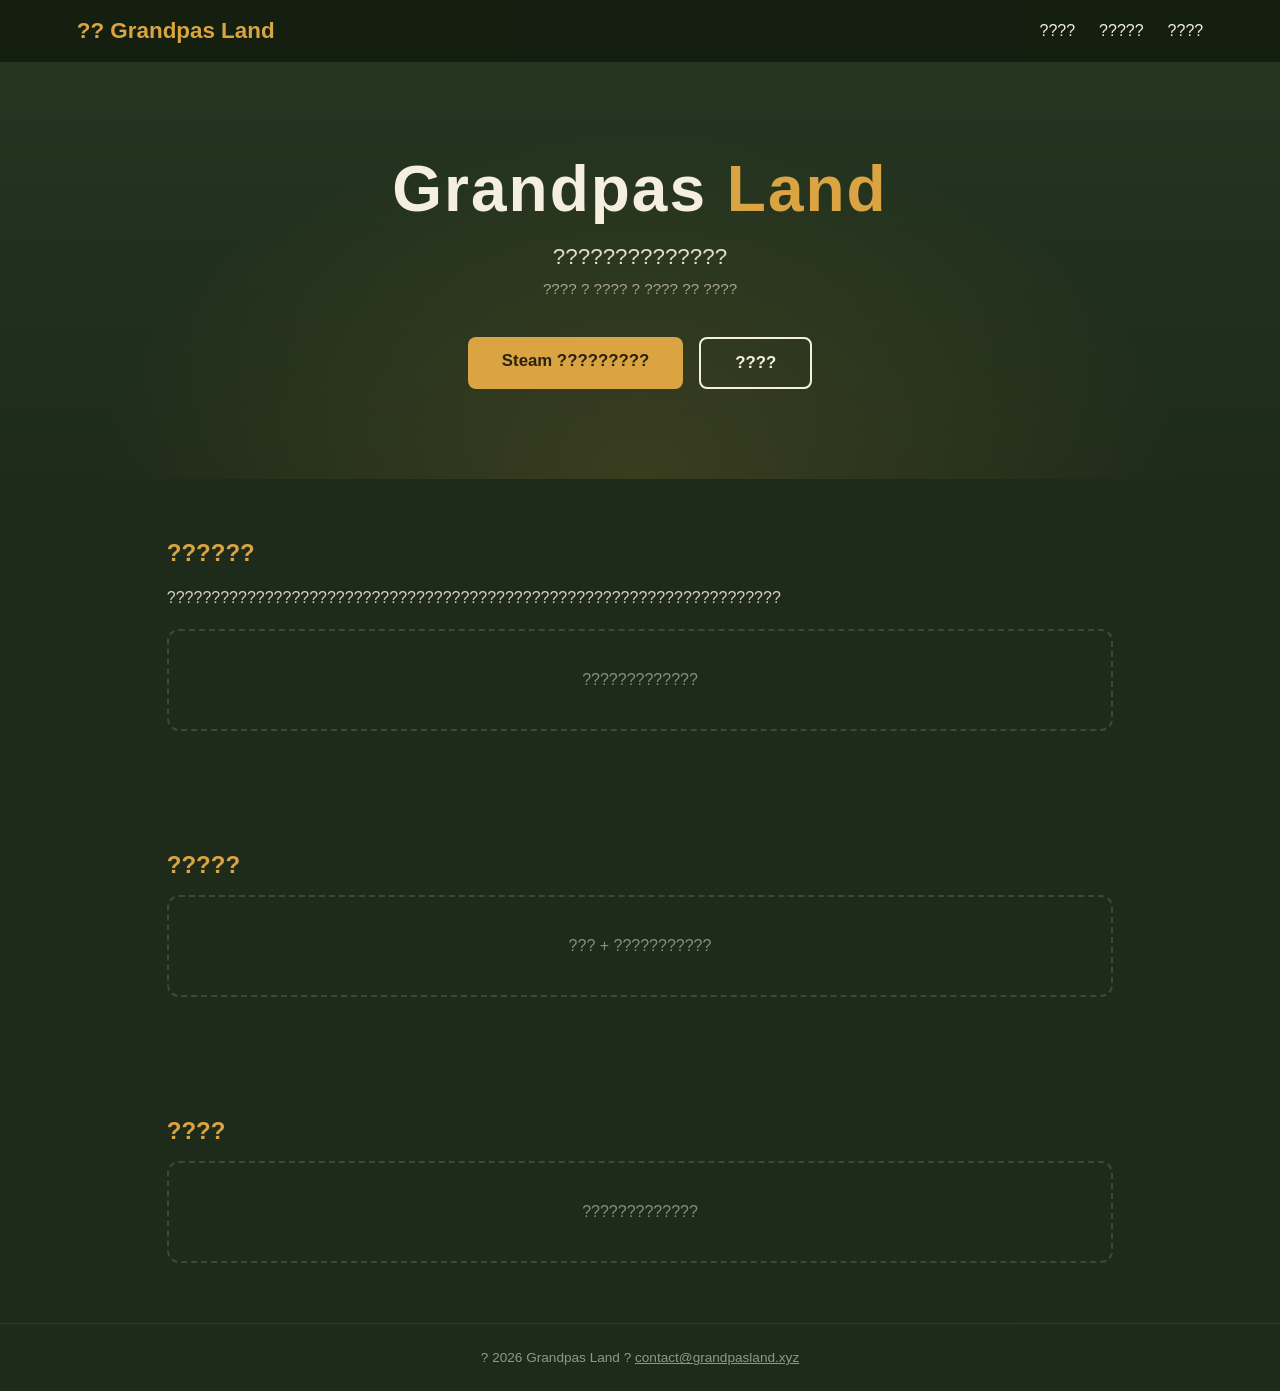
==== index.html @ c750c874 "Add website homepage" ====
<!DOCTYPE html>
<html lang="zh-CN">
<head>
  <meta charset="UTF-8">
  <meta name="viewport" content="width=device-width, initial-scale=1.0">
  <title>Grandpas Land ???? ? ????</title>
  <meta name="description" content="?????????????????? ? ???? ? ?????">
  <style>
    :root { --dark:#1e2b1a; --gold:#d9a441; --cream:#f5efe0; }
    * { margin:0; padding:0; box-sizing:border-box; }
    body { font-family:"Microsoft YaHei","PingFang SC",sans-serif; background:var(--dark);
           color:var(--cream); min-height:100vh; display:flex; flex-direction:column; }
    nav { display:flex; justify-content:space-between; align-items:center; padding:18px 6vw;
          background:rgba(20,30,16,.9); position:sticky; top:0; }
    .logo { font-size:1.4rem; font-weight:bold; color:var(--gold); }
    nav a { color:var(--cream); text-decoration:none; margin-left:24px; }
    nav a:hover { color:var(--gold); }
    header { flex:1; display:flex; flex-direction:column; justify-content:center; align-items:center;
             text-align:center; padding:10vh 6vw;
             background:radial-gradient(ellipse at bottom,rgba(217,164,65,.15),transparent 60%),
                        linear-gradient(180deg,#243520,#1e2b1a); }
    h1 { font-size:clamp(2.2rem,6vw,4rem); letter-spacing:2px; }
    h1 span { color:var(--gold); }
    .tagline { margin-top:18px; font-size:clamp(1rem,2.5vw,1.4rem); opacity:.9; }
    .sub { margin-top:10px; font-size:.95rem; opacity:.6; }
    .cta { margin-top:40px; display:flex; gap:16px; flex-wrap:wrap; justify-content:center; }
    .btn { padding:14px 34px; border-radius:8px; font-size:1.05rem; text-decoration:none;
           font-weight:bold; transition:transform .15s; }
    .btn:hover { transform:translateY(-2px); }
    .gold { background:var(--gold); color:#2a2110; }
    .ghost { border:2px solid var(--cream); color:var(--cream); }
    section { padding:60px 6vw; max-width:1100px; margin:0 auto; width:100%; }
    section h2 { color:var(--gold); margin-bottom:16px; font-size:1.5rem; }
    section p { line-height:1.9; opacity:.85; }
    .ph { border:2px dashed rgba(245,239,224,.3); border-radius:12px; padding:40px;
          text-align:center; opacity:.5; margin-top:16px; }
    footer { text-align:center; padding:26px; font-size:.85rem; opacity:.55;
             border-top:1px solid rgba(245,239,224,.15); }
    footer a { color:var(--cream); }
  </style>
</head>
<body>
  <nav>
    <div class="logo">?? Grandpas Land</div>
    <div><a href="#about">????</a><a href="#media">?????</a><a href="#devlog">????</a></div>
  </nav>
  <header>
    <h1>Grandpas <span>Land</span></h1>
    <div class="tagline">??????????????</div>
    <div class="sub">???? ? ???? ? ???? ?? ????</div>
    <div class="cta">
      <a class="btn gold" href="#">Steam ?????????</a>
      <a class="btn ghost" href="#about">????</a>
    </div>
  </header>
  <section id="about">
    <h2>??????</h2>
    <p>?????????????????????????????????????????????????????????????????????</p>
    <div class="ph">?????????????</div>
  </section>
  <section id="media">
    <h2>?????</h2>
    <div class="ph">??? + ???????????</div>
  </section>
  <section id="devlog">
    <h2>????</h2>
    <div class="ph">?????????????</div>
  </section>
  <footer>? 2026 Grandpas Land ? <a href="mailto:contact@grandpasland.xyz">contact@grandpasland.xyz</a></footer>
</body>
</html>
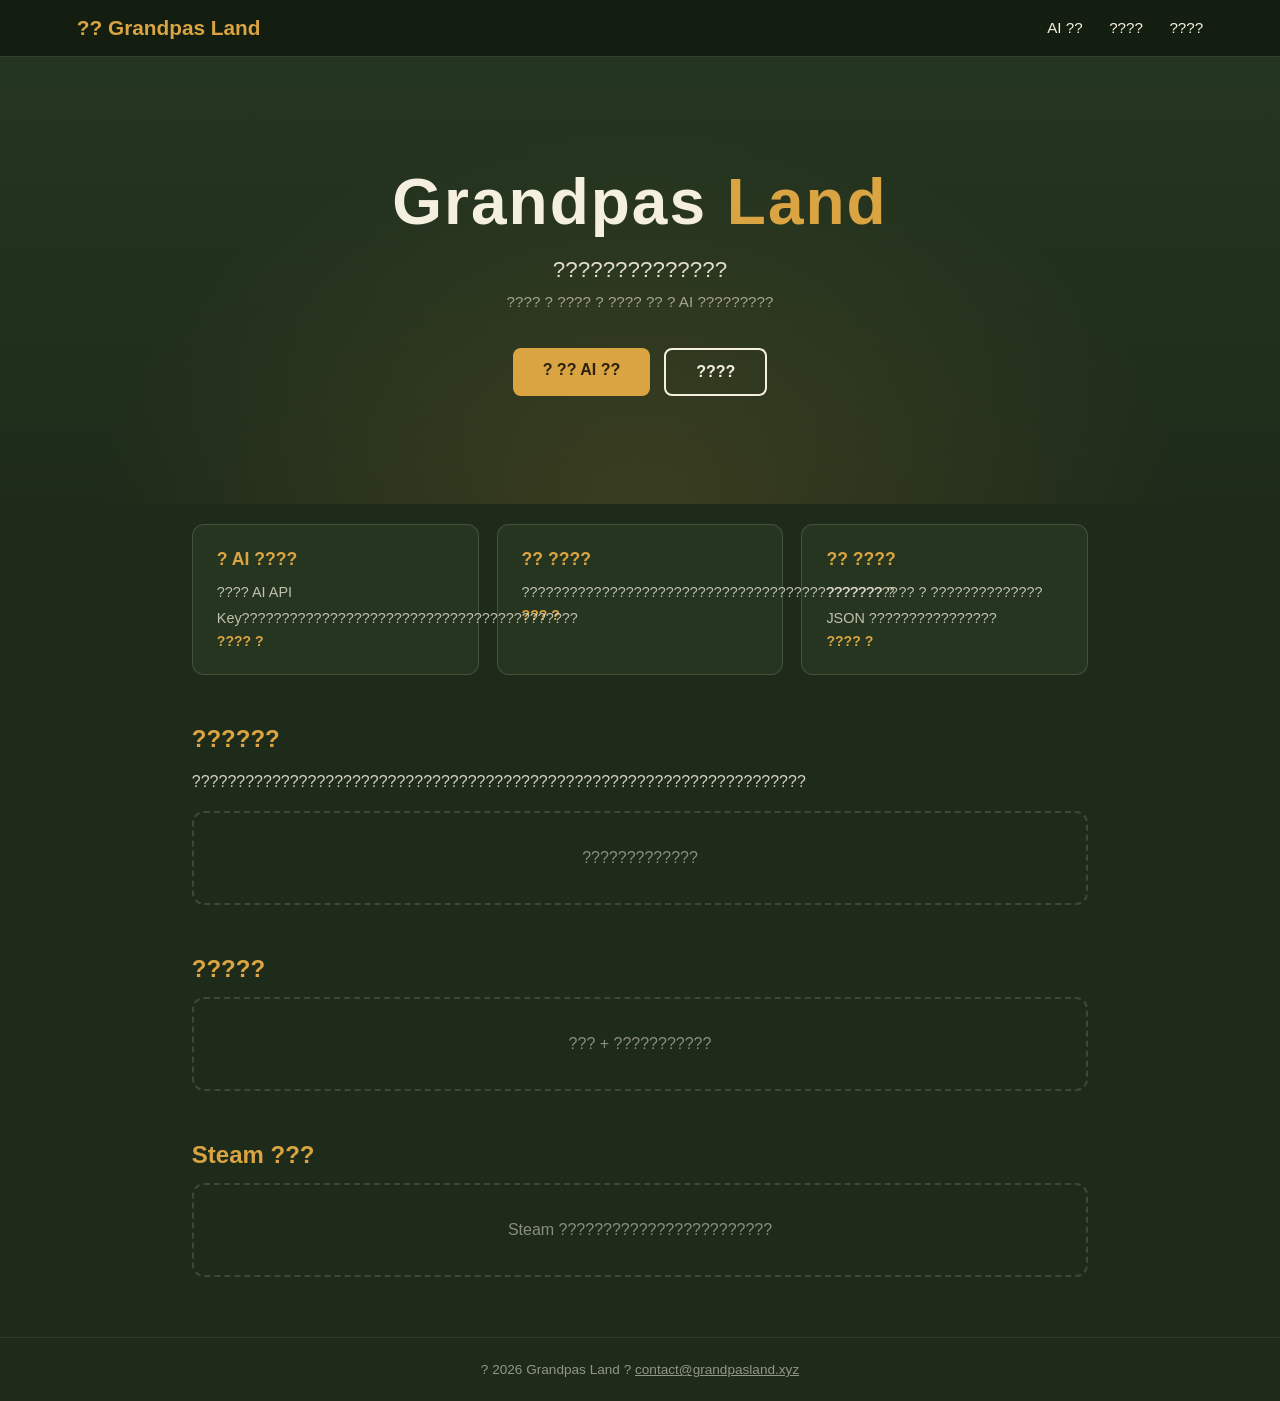
==== commit 3d97de46: "Revamp homepage with workshop links" ====
--- a/index.html
+++ b/index.html
@@ -1,71 +1,96 @@
 <!DOCTYPE html>
 <html lang="zh-CN">
 <head>
-  <meta charset="UTF-8">
-  <meta name="viewport" content="width=device-width, initial-scale=1.0">
-  <title>Grandpas Land ???? ? ????</title>
-  <meta name="description" content="?????????????????? ? ???? ? ?????">
-  <style>
-    :root { --dark:#1e2b1a; --gold:#d9a441; --cream:#f5efe0; }
-    * { margin:0; padding:0; box-sizing:border-box; }
-    body { font-family:"Microsoft YaHei","PingFang SC",sans-serif; background:var(--dark);
-           color:var(--cream); min-height:100vh; display:flex; flex-direction:column; }
-    nav { display:flex; justify-content:space-between; align-items:center; padding:18px 6vw;
-          background:rgba(20,30,16,.9); position:sticky; top:0; }
-    .logo { font-size:1.4rem; font-weight:bold; color:var(--gold); }
-    nav a { color:var(--cream); text-decoration:none; margin-left:24px; }
-    nav a:hover { color:var(--gold); }
-    header { flex:1; display:flex; flex-direction:column; justify-content:center; align-items:center;
-             text-align:center; padding:10vh 6vw;
-             background:radial-gradient(ellipse at bottom,rgba(217,164,65,.15),transparent 60%),
-                        linear-gradient(180deg,#243520,#1e2b1a); }
-    h1 { font-size:clamp(2.2rem,6vw,4rem); letter-spacing:2px; }
-    h1 span { color:var(--gold); }
-    .tagline { margin-top:18px; font-size:clamp(1rem,2.5vw,1.4rem); opacity:.9; }
-    .sub { margin-top:10px; font-size:.95rem; opacity:.6; }
-    .cta { margin-top:40px; display:flex; gap:16px; flex-wrap:wrap; justify-content:center; }
-    .btn { padding:14px 34px; border-radius:8px; font-size:1.05rem; text-decoration:none;
-           font-weight:bold; transition:transform .15s; }
-    .btn:hover { transform:translateY(-2px); }
-    .gold { background:var(--gold); color:#2a2110; }
-    .ghost { border:2px solid var(--cream); color:var(--cream); }
-    section { padding:60px 6vw; max-width:1100px; margin:0 auto; width:100%; }
-    section h2 { color:var(--gold); margin-bottom:16px; font-size:1.5rem; }
-    section p { line-height:1.9; opacity:.85; }
-    .ph { border:2px dashed rgba(245,239,224,.3); border-radius:12px; padding:40px;
-          text-align:center; opacity:.5; margin-top:16px; }
-    footer { text-align:center; padding:26px; font-size:.85rem; opacity:.55;
-             border-top:1px solid rgba(245,239,224,.15); }
-    footer a { color:var(--cream); }
-  </style>
+<meta charset="UTF-8">
+<meta name="viewport" content="width=device-width, initial-scale=1.0">
+<title>Grandpas Land ???? ? ????</title>
+<meta name="description" content="?????????????????? ? ???? ? ?????? AI ???????????">
+<style>
+:root { --dark:#1e2b1a; --panel:#26351f; --gold:#d9a441; --cream:#f5efe0; --line:rgba(245,239,224,.15); }
+* { margin:0; padding:0; box-sizing:border-box; }
+body { font-family:"Microsoft YaHei","PingFang SC",sans-serif; background:var(--dark); color:var(--cream); min-height:100vh; }
+nav { display:flex; justify-content:space-between; align-items:center; padding:16px 6vw; background:rgba(20,30,16,.95); position:sticky; top:0; border-bottom:1px solid var(--line); }
+.logo { font-size:1.3rem; font-weight:bold; color:var(--gold); }
+nav a { color:var(--cream); text-decoration:none; margin-left:22px; font-size:.95rem; }
+nav a:hover { color:var(--gold); }
+header { display:flex; flex-direction:column; justify-content:center; align-items:center; text-align:center; padding:12vh 6vw;
+  background:radial-gradient(ellipse at bottom,rgba(217,164,65,.15),transparent 60%),linear-gradient(180deg,#243520,#1e2b1a); }
+h1 { font-size:clamp(2.2rem,6vw,4rem); letter-spacing:2px; }
+h1 span { color:var(--gold); }
+.tagline { margin-top:18px; font-size:clamp(1rem,2.5vw,1.4rem); opacity:.9; }
+.sub { margin-top:10px; font-size:.95rem; opacity:.6; }
+.cta { margin-top:38px; display:flex; gap:14px; flex-wrap:wrap; justify-content:center; }
+.btn { padding:13px 30px; border-radius:8px; font-size:1rem; text-decoration:none; font-weight:bold; transition:transform .15s; }
+.btn:hover { transform:translateY(-2px); }
+.gold { background:var(--gold); color:#2a2110; }
+.ghost { border:2px solid var(--cream); color:var(--cream); }
+main { max-width:1050px; margin:0 auto; padding:20px 6vw 60px; }
+.grid { display:grid; grid-template-columns:repeat(auto-fit,minmax(260px,1fr)); gap:18px; }
+.feat { background:var(--panel); border:1px solid var(--line); border-radius:12px; padding:24px; }
+.feat h3 { color:var(--gold); margin-bottom:10px; font-size:1.1rem; }
+.feat p { font-size:.9rem; opacity:.75; line-height:1.8; }
+.feat a { color:var(--gold); text-decoration:none; font-size:.88rem; font-weight:bold; }
+section { margin-top:50px; }
+section h2 { color:var(--gold); margin-bottom:14px; font-size:1.5rem; }
+section p { line-height:1.9; opacity:.85; }
+.ph { border:2px dashed rgba(245,239,224,.3); border-radius:12px; padding:36px; text-align:center; opacity:.5; margin-top:14px; }
+footer { text-align:center; padding:24px; font-size:.85rem; opacity:.55; border-top:1px solid var(--line); }
+footer a { color:var(--cream); }
+</style>
 </head>
 <body>
-  <nav>
-    <div class="logo">?? Grandpas Land</div>
-    <div><a href="#about">????</a><a href="#media">?????</a><a href="#devlog">????</a></div>
-  </nav>
-  <header>
-    <h1>Grandpas <span>Land</span></h1>
-    <div class="tagline">??????????????</div>
-    <div class="sub">???? ? ???? ? ???? ?? ????</div>
-    <div class="cta">
-      <a class="btn gold" href="#">Steam ?????????</a>
-      <a class="btn ghost" href="#about">????</a>
+<nav>
+  <div class="logo">?? Grandpas Land</div>
+  <div>
+    <a href="workshop.html">AI ??</a>
+    <a href="gallery.html">????</a>
+    <a href="docs.html">????</a>
+  </div>
+</nav>
+<header>
+  <h1>Grandpas <span>Land</span></h1>
+  <div class="tagline">??????????????</div>
+  <div class="sub">???? ? ???? ? ???? ?? ? AI ?????????</div>
+  <div class="cta">
+    <a class="btn gold" href="workshop.html">? ?? AI ??</a>
+    <a class="btn ghost" href="#about">????</a>
+  </div>
+</header>
+<main>
+  <div class="grid">
+    <div class="feat">
+      <h3>? AI ????</h3>
+      <p>???? AI API Key??????????????????????????????????????????</p>
+      <a href="workshop.html">???? ?</a>
     </div>
-  </header>
+    <div class="feat">
+      <h3>?? ????</h3>
+      <p>???????????????????????????????????????????????</p>
+      <a href="gallery.html">??? ?</a>
+    </div>
+    <div class="feat">
+      <h3>?? ????</h3>
+      <p>??????? ? ?? ? ?????????????? JSON ????????????????</p>
+      <a href="docs.html">???? ?</a>
+    </div>
+  </div>
+
   <section id="about">
     <h2>??????</h2>
     <p>?????????????????????????????????????????????????????????????????????</p>
     <div class="ph">?????????????</div>
   </section>
+
   <section id="media">
     <h2>?????</h2>
     <div class="ph">??? + ???????????</div>
   </section>
-  <section id="devlog">
-    <h2>????</h2>
-    <div class="ph">?????????????</div>
+
+  <section id="steam">
+    <h2>Steam ???</h2>
+    <div class="ph">Steam ????????????????????????</div>
   </section>
-  <footer>? 2026 Grandpas Land ? <a href="mailto:contact@grandpasland.xyz">contact@grandpasland.xyz</a></footer>
+</main>
+<footer>? 2026 Grandpas Land ? <a href="mailto:contact@grandpasland.xyz">contact@grandpasland.xyz</a></footer>
 </body>
 </html>
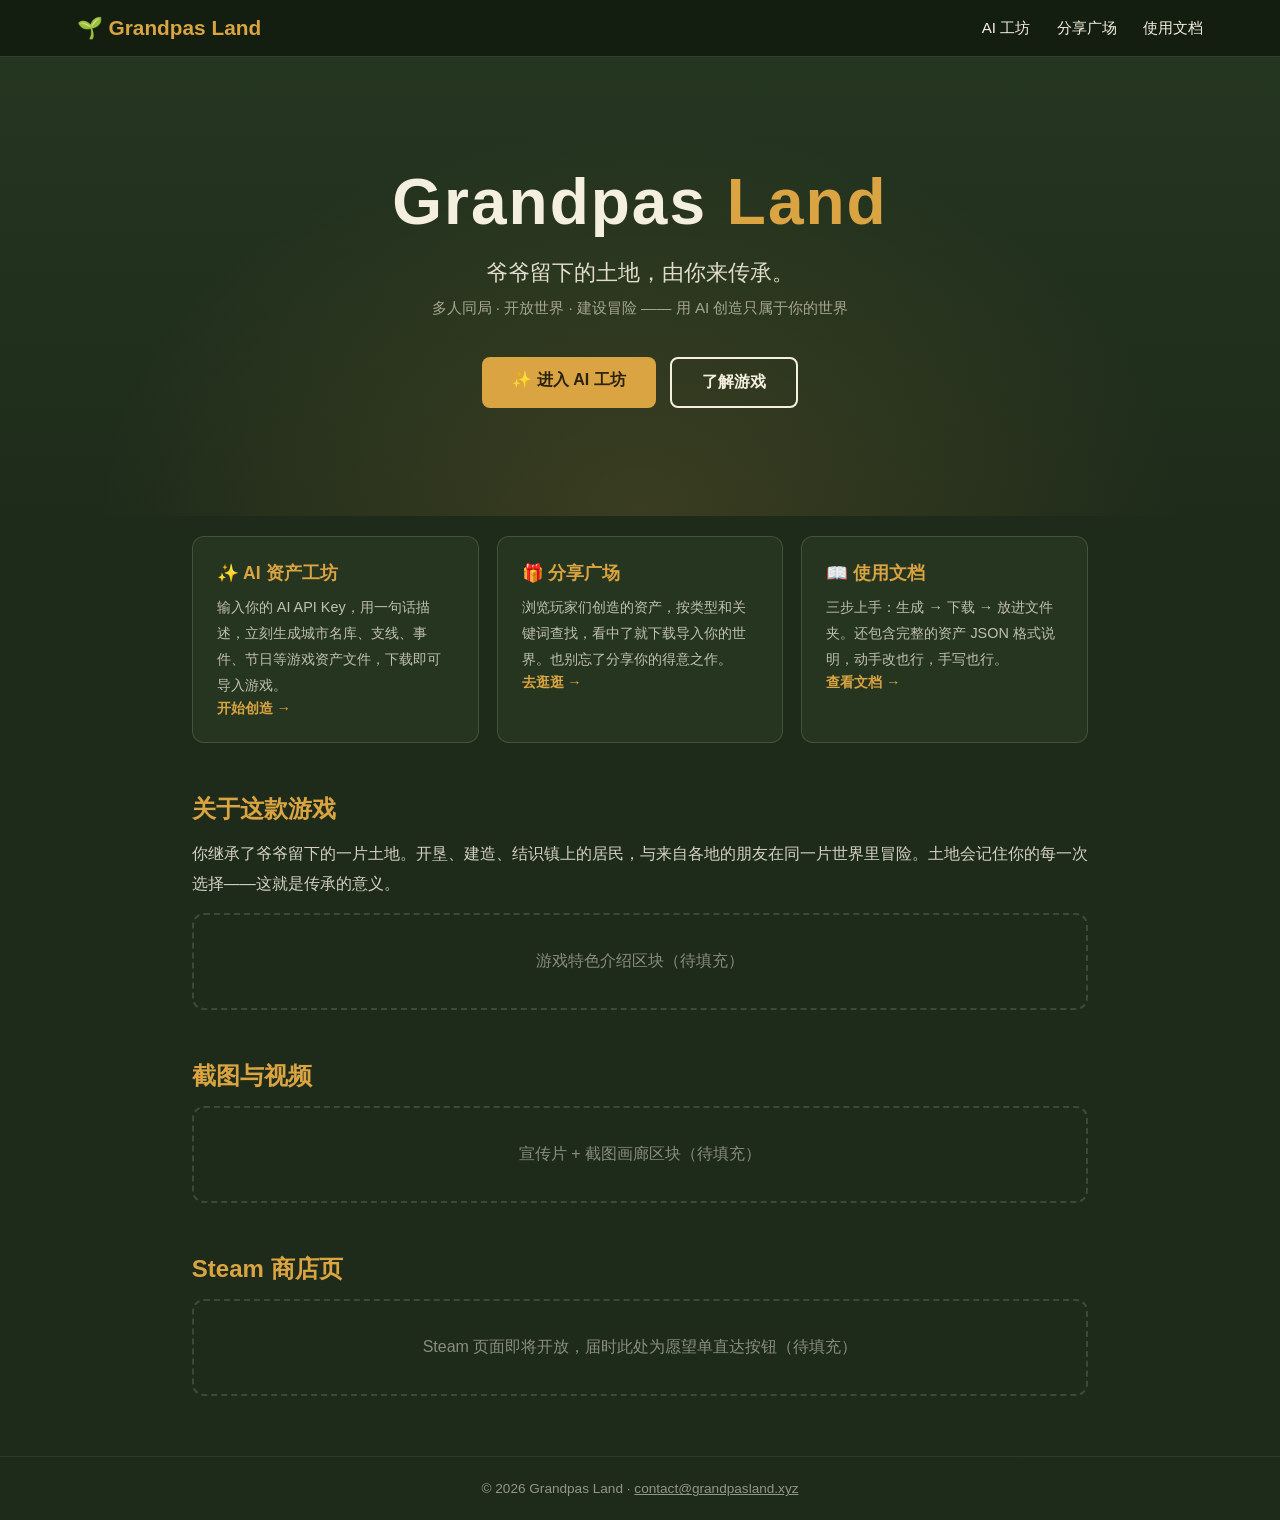
==== commit 1aa8a272: "Fix Chinese encoding" ====
--- a/index.html
+++ b/index.html
@@ -1,10 +1,10 @@
-<!DOCTYPE html>
+﻿<!DOCTYPE html>
 <html lang="zh-CN">
 <head>
 <meta charset="UTF-8">
 <meta name="viewport" content="width=device-width, initial-scale=1.0">
-<title>Grandpas Land ???? ? ????</title>
-<meta name="description" content="?????????????????? ? ???? ? ?????? AI ???????????">
+<title>Grandpas Land 爷爷的地 — 官方网站</title>
+<meta name="description" content="爷爷留下的土地，由你来传承。多人同局 · 开放世界 · 建设冒险。用 AI 生成你的专属世界资产。">
 <style>
 :root { --dark:#1e2b1a; --panel:#26351f; --gold:#d9a441; --cream:#f5efe0; --line:rgba(245,239,224,.15); }
 * { margin:0; padding:0; box-sizing:border-box; }
@@ -40,57 +40,57 @@
 </head>
 <body>
 <nav>
-  <div class="logo">?? Grandpas Land</div>
+  <div class="logo">🌱 Grandpas Land</div>
   <div>
-    <a href="workshop.html">AI ??</a>
-    <a href="gallery.html">????</a>
-    <a href="docs.html">????</a>
+    <a href="workshop.html">AI 工坊</a>
+    <a href="gallery.html">分享广场</a>
+    <a href="docs.html">使用文档</a>
   </div>
 </nav>
 <header>
   <h1>Grandpas <span>Land</span></h1>
-  <div class="tagline">??????????????</div>
-  <div class="sub">???? ? ???? ? ???? ?? ? AI ?????????</div>
+  <div class="tagline">爷爷留下的土地，由你来传承。</div>
+  <div class="sub">多人同局 · 开放世界 · 建设冒险 —— 用 AI 创造只属于你的世界</div>
   <div class="cta">
-    <a class="btn gold" href="workshop.html">? ?? AI ??</a>
-    <a class="btn ghost" href="#about">????</a>
+    <a class="btn gold" href="workshop.html">✨ 进入 AI 工坊</a>
+    <a class="btn ghost" href="#about">了解游戏</a>
   </div>
 </header>
 <main>
   <div class="grid">
     <div class="feat">
-      <h3>? AI ????</h3>
-      <p>???? AI API Key??????????????????????????????????????????</p>
-      <a href="workshop.html">???? ?</a>
+      <h3>✨ AI 资产工坊</h3>
+      <p>输入你的 AI API Key，用一句话描述，立刻生成城市名库、支线、事件、节日等游戏资产文件，下载即可导入游戏。</p>
+      <a href="workshop.html">开始创造 →</a>
     </div>
     <div class="feat">
-      <h3>?? ????</h3>
-      <p>???????????????????????????????????????????????</p>
-      <a href="gallery.html">??? ?</a>
+      <h3>🎁 分享广场</h3>
+      <p>浏览玩家们创造的资产，按类型和关键词查找，看中了就下载导入你的世界。也别忘了分享你的得意之作。</p>
+      <a href="gallery.html">去逛逛 →</a>
     </div>
     <div class="feat">
-      <h3>?? ????</h3>
-      <p>??????? ? ?? ? ?????????????? JSON ????????????????</p>
-      <a href="docs.html">???? ?</a>
+      <h3>📖 使用文档</h3>
+      <p>三步上手：生成 → 下载 → 放进文件夹。还包含完整的资产 JSON 格式说明，动手改也行，手写也行。</p>
+      <a href="docs.html">查看文档 →</a>
     </div>
   </div>
 
   <section id="about">
-    <h2>??????</h2>
-    <p>?????????????????????????????????????????????????????????????????????</p>
-    <div class="ph">?????????????</div>
+    <h2>关于这款游戏</h2>
+    <p>你继承了爷爷留下的一片土地。开垦、建造、结识镇上的居民，与来自各地的朋友在同一片世界里冒险。土地会记住你的每一次选择——这就是传承的意义。</p>
+    <div class="ph">游戏特色介绍区块（待填充）</div>
   </section>
 
   <section id="media">
-    <h2>?????</h2>
-    <div class="ph">??? + ???????????</div>
+    <h2>截图与视频</h2>
+    <div class="ph">宣传片 + 截图画廊区块（待填充）</div>
   </section>
 
   <section id="steam">
-    <h2>Steam ???</h2>
-    <div class="ph">Steam ????????????????????????</div>
+    <h2>Steam 商店页</h2>
+    <div class="ph">Steam 页面即将开放，届时此处为愿望单直达按钮（待填充）</div>
   </section>
 </main>
-<footer>? 2026 Grandpas Land ? <a href="mailto:contact@grandpasland.xyz">contact@grandpasland.xyz</a></footer>
+<footer>© 2026 Grandpas Land · <a href="mailto:contact@grandpasland.xyz">contact@grandpasland.xyz</a></footer>
 </body>
 </html>
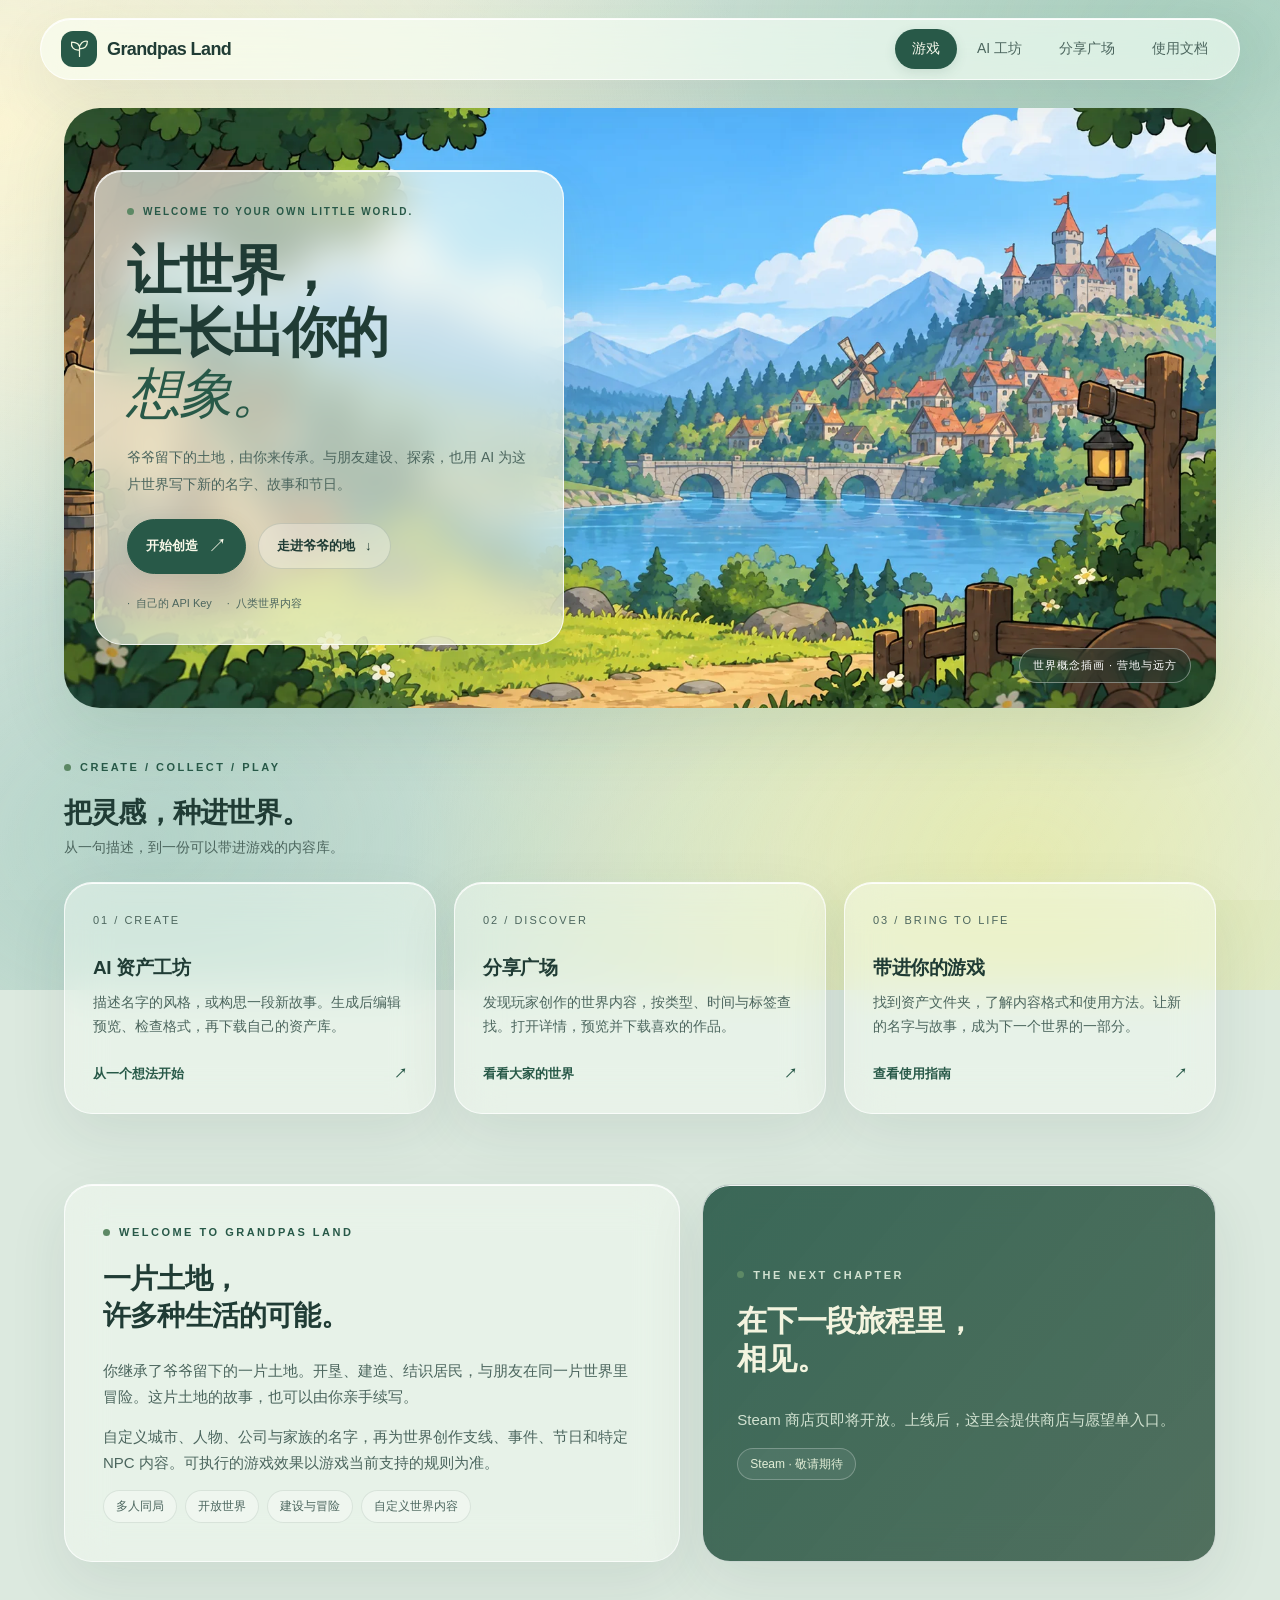
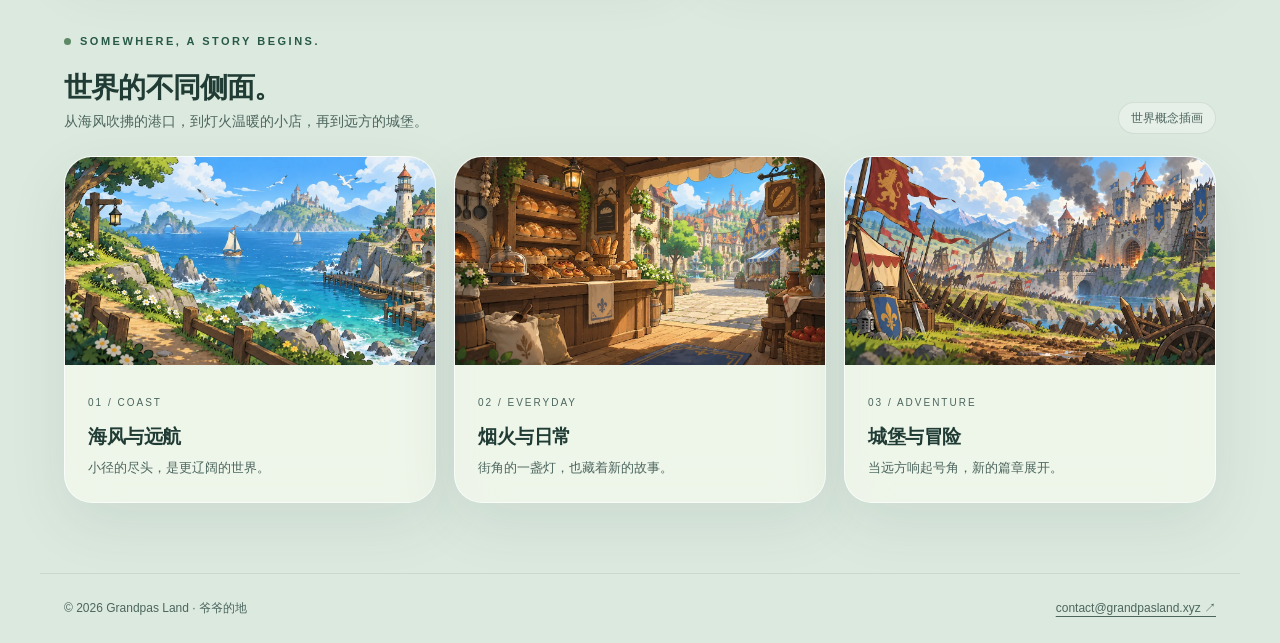
==== commit 62939c06: "Redesign site with liquid glass, add world artwork, and fix AI asset workflows" ====
--- a/index.html
+++ b/index.html
@@ -1,96 +1,13 @@
-﻿<!DOCTYPE html>
+<!DOCTYPE html>
 <html lang="zh-CN">
-<head>
-<meta charset="UTF-8">
-<meta name="viewport" content="width=device-width, initial-scale=1.0">
-<title>Grandpas Land 爷爷的地 — 官方网站</title>
-<meta name="description" content="爷爷留下的土地，由你来传承。多人同局 · 开放世界 · 建设冒险。用 AI 生成你的专属世界资产。">
-<style>
-:root { --dark:#1e2b1a; --panel:#26351f; --gold:#d9a441; --cream:#f5efe0; --line:rgba(245,239,224,.15); }
-* { margin:0; padding:0; box-sizing:border-box; }
-body { font-family:"Microsoft YaHei","PingFang SC",sans-serif; background:var(--dark); color:var(--cream); min-height:100vh; }
-nav { display:flex; justify-content:space-between; align-items:center; padding:16px 6vw; background:rgba(20,30,16,.95); position:sticky; top:0; border-bottom:1px solid var(--line); }
-.logo { font-size:1.3rem; font-weight:bold; color:var(--gold); }
-nav a { color:var(--cream); text-decoration:none; margin-left:22px; font-size:.95rem; }
-nav a:hover { color:var(--gold); }
-header { display:flex; flex-direction:column; justify-content:center; align-items:center; text-align:center; padding:12vh 6vw;
-  background:radial-gradient(ellipse at bottom,rgba(217,164,65,.15),transparent 60%),linear-gradient(180deg,#243520,#1e2b1a); }
-h1 { font-size:clamp(2.2rem,6vw,4rem); letter-spacing:2px; }
-h1 span { color:var(--gold); }
-.tagline { margin-top:18px; font-size:clamp(1rem,2.5vw,1.4rem); opacity:.9; }
-.sub { margin-top:10px; font-size:.95rem; opacity:.6; }
-.cta { margin-top:38px; display:flex; gap:14px; flex-wrap:wrap; justify-content:center; }
-.btn { padding:13px 30px; border-radius:8px; font-size:1rem; text-decoration:none; font-weight:bold; transition:transform .15s; }
-.btn:hover { transform:translateY(-2px); }
-.gold { background:var(--gold); color:#2a2110; }
-.ghost { border:2px solid var(--cream); color:var(--cream); }
-main { max-width:1050px; margin:0 auto; padding:20px 6vw 60px; }
-.grid { display:grid; grid-template-columns:repeat(auto-fit,minmax(260px,1fr)); gap:18px; }
-.feat { background:var(--panel); border:1px solid var(--line); border-radius:12px; padding:24px; }
-.feat h3 { color:var(--gold); margin-bottom:10px; font-size:1.1rem; }
-.feat p { font-size:.9rem; opacity:.75; line-height:1.8; }
-.feat a { color:var(--gold); text-decoration:none; font-size:.88rem; font-weight:bold; }
-section { margin-top:50px; }
-section h2 { color:var(--gold); margin-bottom:14px; font-size:1.5rem; }
-section p { line-height:1.9; opacity:.85; }
-.ph { border:2px dashed rgba(245,239,224,.3); border-radius:12px; padding:36px; text-align:center; opacity:.5; margin-top:14px; }
-footer { text-align:center; padding:24px; font-size:.85rem; opacity:.55; border-top:1px solid var(--line); }
-footer a { color:var(--cream); }
-</style>
-</head>
+<head><meta charset="UTF-8"><meta name="viewport" content="width=device-width, initial-scale=1"><meta name="description" content="爷爷留下的土地，由你来传承。在 Grandpas Land 的 AI 工坊创造名字、支线、事件与节日，分享你的世界内容。"><meta name="theme-color" content="#dce9df"><title>Grandpas Land 爷爷的地 — 官方网站</title><link rel="icon" href="favicon.svg" type="image/svg+xml"><link rel="stylesheet" href="styles.css"></head>
 <body>
-<nav>
-  <div class="logo">🌱 Grandpas Land</div>
-  <div>
-    <a href="workshop.html">AI 工坊</a>
-    <a href="gallery.html">分享广场</a>
-    <a href="docs.html">使用文档</a>
-  </div>
-</nav>
-<header>
-  <h1>Grandpas <span>Land</span></h1>
-  <div class="tagline">爷爷留下的土地，由你来传承。</div>
-  <div class="sub">多人同局 · 开放世界 · 建设冒险 —— 用 AI 创造只属于你的世界</div>
-  <div class="cta">
-    <a class="btn gold" href="workshop.html">✨ 进入 AI 工坊</a>
-    <a class="btn ghost" href="#about">了解游戏</a>
-  </div>
-</header>
-<main>
-  <div class="grid">
-    <div class="feat">
-      <h3>✨ AI 资产工坊</h3>
-      <p>输入你的 AI API Key，用一句话描述，立刻生成城市名库、支线、事件、节日等游戏资产文件，下载即可导入游戏。</p>
-      <a href="workshop.html">开始创造 →</a>
-    </div>
-    <div class="feat">
-      <h3>🎁 分享广场</h3>
-      <p>浏览玩家们创造的资产，按类型和关键词查找，看中了就下载导入你的世界。也别忘了分享你的得意之作。</p>
-      <a href="gallery.html">去逛逛 →</a>
-    </div>
-    <div class="feat">
-      <h3>📖 使用文档</h3>
-      <p>三步上手：生成 → 下载 → 放进文件夹。还包含完整的资产 JSON 格式说明，动手改也行，手写也行。</p>
-      <a href="docs.html">查看文档 →</a>
-    </div>
-  </div>
-
-  <section id="about">
-    <h2>关于这款游戏</h2>
-    <p>你继承了爷爷留下的一片土地。开垦、建造、结识镇上的居民，与来自各地的朋友在同一片世界里冒险。土地会记住你的每一次选择——这就是传承的意义。</p>
-    <div class="ph">游戏特色介绍区块（待填充）</div>
-  </section>
-
-  <section id="media">
-    <h2>截图与视频</h2>
-    <div class="ph">宣传片 + 截图画廊区块（待填充）</div>
-  </section>
-
-  <section id="steam">
-    <h2>Steam 商店页</h2>
-    <div class="ph">Steam 页面即将开放，届时此处为愿望单直达按钮（待填充）</div>
-  </section>
-</main>
-<footer>© 2026 Grandpas Land · <a href="mailto:contact@grandpasland.xyz">contact@grandpasland.xyz</a></footer>
-</body>
-</html>
+<a class="skip" href="#main">跳到主要内容</a>
+<nav class="site-nav" aria-label="主导航"><a class="brand" href="index.html"><span class="brand-mark" aria-hidden="true"><svg viewBox="0 0 32 32" fill="none" stroke="currentColor" stroke-width="1.7" stroke-linecap="round" stroke-linejoin="round"><path d="M16 27V16M16 18C7 19 4 13 5 7c7 0 12 3 11 11ZM16 16C16 9 21 5 27 6c0 7-4 11-11 10Z"/></svg></span>Grandpas Land</a><div class="nav-links"><a href="index.html" aria-current="page">游戏</a><a href="workshop.html">AI 工坊</a><a href="gallery.html">分享广场</a><a href="docs.html">使用文档</a></div></nav>
+<main class="container" id="main">
+<section class="hero art-hero" aria-labelledby="hero-title"><img class="hero-art" src="images/camp.webp" width="1672" height="941" alt="树荫下的营地，远处是湖泊、石桥与山间城堡的世界概念插画" fetchpriority="high"><div class="hero-copy glass"><div class="eyebrow">Welcome to your own little world.</div><h1 id="hero-title">让世界，<br>生长出你的<br><span class="serif">想象。</span></h1><p class="lead">爷爷留下的土地，由你来传承。与朋友建设、探索，也用 AI 为这片世界写下新的名字、故事和节日。</p><div class="actions"><a class="btn btn-primary" href="workshop.html">开始创造 <span class="icon-arrow" aria-hidden="true">↗</span></a><a class="btn" href="#about">走进爷爷的地 <span aria-hidden="true">↓</span></a></div><div class="hero-note"><span>自己的 API Key</span><span>八类世界内容</span></div></div><span class="art-label">世界概念插画 · 营地与远方</span></section>
+<section aria-labelledby="create-title"><div class="section-head"><div><div class="eyebrow">Create / Collect / Play</div><h2 id="create-title">把灵感，种进世界。</h2><p>从一句描述，到一份可以带进游戏的内容库。</p></div></div><div class="feature-grid"><a class="feature glass" href="workshop.html"><span class="feature-no">01 / CREATE</span><h3>AI 资产工坊</h3><p>描述名字的风格，或构思一段新故事。生成后编辑预览、检查格式，再下载自己的资产库。</p><span class="feature-link">从一个想法开始 <span aria-hidden="true">↗</span></span></a><a class="feature glass" href="gallery.html"><span class="feature-no">02 / DISCOVER</span><h3>分享广场</h3><p>发现玩家创作的世界内容，按类型、时间与标签查找。打开详情，预览并下载喜欢的作品。</p><span class="feature-link">看看大家的世界 <span aria-hidden="true">↗</span></span></a><a class="feature glass" href="docs.html"><span class="feature-no">03 / BRING TO LIFE</span><h3>带进你的游戏</h3><p>找到资产文件夹，了解内容格式和使用方法。让新的名字与故事，成为下一个世界的一部分。</p><span class="feature-link">查看使用指南 <span aria-hidden="true">↗</span></span></a></div></section>
+<section class="home-section" id="about" aria-labelledby="about-title"><div class="about-grid"><div class="about-copy glass"><div class="eyebrow">Welcome to Grandpas Land</div><h2 id="about-title">一片土地，<br>许多种生活的可能。</h2><p>你继承了爷爷留下的一片土地。开垦、建造、结识居民，与朋友在同一片世界里冒险。这片土地的故事，也可以由你亲手续写。</p><p>自定义城市、人物、公司与家族的名字，再为世界创作支线、事件、节日和特定 NPC 内容。可执行的游戏效果以游戏当前支持的规则为准。</p><div class="about-tags"><span class="pill">多人同局</span><span class="pill">开放世界</span><span class="pill">建设与冒险</span><span class="pill">自定义世界内容</span></div></div><div class="steam-card glass" id="steam"><div class="eyebrow">The next chapter</div><h3>在下一段旅程里，<br>相见。</h3><p>Steam 商店页即将开放。上线后，这里会提供商店与愿望单入口。</p><span class="pill">Steam · 敬请期待</span></div></div></section>
+<section class="home-section" id="media" aria-labelledby="art-title"><div class="section-head"><div><div class="eyebrow">Somewhere, a story begins.</div><h2 id="art-title">世界的不同侧面。</h2><p>从海风吹拂的港口，到灯火温暖的小店，再到远方的城堡。</p></div><span class="pill">世界概念插画</span></div><div class="world-gallery"><figure class="world-art glass"><a href="images/coast.webp" target="_blank" rel="noopener noreferrer" aria-label="打开海港概念插画大图"><img src="images/coast.webp" width="1200" height="675" loading="lazy" decoding="async" alt="花草环绕的海边步道、蓝色港湾、帆船与灯塔"></a><figcaption><span>01 / COAST</span><h3>海风与远航</h3><p>小径的尽头，是更辽阔的世界。</p></figcaption></figure><figure class="world-art glass"><a href="images/bakery.webp" target="_blank" rel="noopener noreferrer" aria-label="打开面包店概念插画大图"><img src="images/bakery.webp" width="1200" height="675" loading="lazy" decoding="async" alt="阳光照进木制面包店，店外是鲜花与小镇的石板街道"></a><figcaption><span>02 / EVERYDAY</span><h3>烟火与日常</h3><p>街角的一盏灯，也藏着新的故事。</p></figcaption></figure><figure class="world-art glass"><a href="images/castle.webp" target="_blank" rel="noopener noreferrer" aria-label="打开城堡概念插画大图"><img src="images/castle.webp" width="1200" height="675" loading="lazy" decoding="async" alt="山脉下的城堡与旗帜，城墙外是一片围城营地"></a><figcaption><span>03 / ADVENTURE</span><h3>城堡与冒险</h3><p>当远方响起号角，新的篇章展开。</p></figcaption></figure></div></section>
+</main><footer class="site-footer"><span>© 2026 Grandpas Land · 爷爷的地</span><a href="mailto:contact@grandpasland.xyz">contact@grandpasland.xyz ↗</a></footer>
+</body></html>
--- a/styles.css
+++ b/styles.css
@@ -0,0 +1,32 @@
+@charset "UTF-8";
+:root{color-scheme:light;--ink:#203c35;--muted:#4c665e;--accent:#285948;--gold:#9f681e;--line:rgba(255,255,255,.72);--glass:rgba(247,253,246,.44);--shadow:0 20px 60px rgba(38,72,55,.09),inset 0 1px 0 rgba(255,255,255,.92);--radius:28px;--mono:Consolas,"SFMono-Regular",monospace}
+*{box-sizing:border-box}html{scroll-behavior:smooth;scroll-padding-top:110px}body{margin:0;background:#dce9df;color:var(--ink);font-family:Inter,"Segoe UI","PingFang SC","Microsoft YaHei",sans-serif;font-size:15px;line-height:1.7;min-height:100vh;isolation:isolate}
+body:before{content:"";position:fixed;inset:-10%;z-index:-2;pointer-events:none;background:radial-gradient(ellipse at 8% 20%,#faf3ce 0,transparent 38%),radial-gradient(ellipse at 88% 12%,#a3ccbb 0,transparent 42%),radial-gradient(ellipse at 75% 88%,#e2e8a9 0,transparent 38%),radial-gradient(ellipse at 18% 86%,#b0d1c6 0,transparent 40%);animation:drift 28s ease-in-out infinite alternate}
+body:after{content:"";position:fixed;inset:0;z-index:-1;pointer-events:none;background:linear-gradient(120deg,rgba(255,255,255,.16),transparent 52%,rgba(255,255,255,.22));opacity:.75}
+@keyframes drift{to{transform:translate(2%,-2%) scale(1.04)}}@keyframes float{to{transform:translateY(-14px) rotate(3deg)}}
+a{color:var(--accent);text-decoration-thickness:1px;text-underline-offset:4px}button,input,select,textarea{font:inherit}button,a,input,select,textarea{touch-action:manipulation}button{cursor:pointer}svg{display:block}img{max-width:100%}::selection{background:#d9eab6;color:#203c35}
+:focus-visible{outline:3px solid #3d7662;outline-offset:4px}button:disabled{opacity:.55;cursor:wait}.skip{position:absolute;top:-70px;left:20px;background:white;padding:10px;z-index:100}.skip:focus{top:10px}
+.site-nav{position:sticky;top:18px;z-index:20;max-width:1200px;margin:18px auto 0;padding:10px 14px 10px 20px;display:flex;align-items:center;justify-content:space-between;gap:20px;border:1px solid var(--line);border-radius:99px;background:rgba(247,253,246,.65);box-shadow:var(--shadow);backdrop-filter:blur(24px) saturate(1.4);-webkit-backdrop-filter:blur(24px) saturate(1.4)}
+.brand{display:flex;align-items:center;gap:10px;color:var(--ink);text-decoration:none;font-weight:700;font-size:18px;letter-spacing:-.6px;white-space:nowrap}.brand-mark{display:grid;place-items:center;background:var(--accent);color:#eff6de;width:36px;height:36px;border-radius:12px}.brand-mark svg{width:23px;height:23px}.nav-links{display:flex;align-items:center;gap:3px}.nav-links a{color:var(--muted);padding:8px 17px;border-radius:99px;text-decoration:none;font-size:14px;font-weight:500}.nav-links a:hover{background:rgba(255,255,255,.45)}.nav-links a[aria-current=page]{background:var(--accent);color:#f7f9ec;box-shadow:0 4px 12px #28594820}
+.container{max-width:1200px;margin:auto;padding:0 24px}.glass{background:var(--glass);border:1px solid var(--line);border-radius:var(--radius);box-shadow:var(--shadow);backdrop-filter:blur(22px) saturate(1.18);-webkit-backdrop-filter:blur(22px) saturate(1.18)}
+.eyebrow{text-transform:uppercase;font-size:11px;font-weight:700;letter-spacing:2.5px;color:var(--accent);display:flex;align-items:center;gap:9px;margin-bottom:18px}.eyebrow:before{content:"";width:7px;height:7px;background:#5d8965;border-radius:50%}.pill{display:inline-flex;align-items:center;gap:7px;padding:5px 12px;border:1px solid rgba(70,100,78,.13);border-radius:99px;background:rgba(255,255,255,.3);font-size:12px;color:var(--muted)}
+h1,h2,h3,p{margin-top:0}h1{font-weight:600;letter-spacing:-2px;font-size:clamp(36px,5.2vw,68px);line-height:1.17;margin-bottom:24px}h2{font-size:28px;line-height:1.35;font-weight:600;letter-spacing:-.8px}h3{font-size:19px;line-height:1.5;font-weight:600;letter-spacing:-.4px}.muted,.lead{color:var(--muted)}.lead{max-width:620px;font-size:16px;line-height:1.9}.serif{font-family:Georgia,"Songti SC",serif;font-style:italic;font-weight:400;color:var(--accent)}
+.btn{display:inline-flex;justify-content:center;align-items:center;gap:10px;min-height:46px;padding:10px 22px;border:1px solid rgba(66,95,77,.18);border-radius:99px;background:rgba(255,255,255,.3);color:var(--ink);text-decoration:none;font-size:14px;font-weight:600;transition:background .2s,transform .2s,box-shadow .2s;white-space:nowrap}.btn:hover{background:rgba(255,255,255,.7);transform:translateY(-2px);box-shadow:0 6px 18px #284b3710}.btn-primary{background:var(--accent);border-color:var(--accent);color:#faf9e9;box-shadow:0 5px 20px #28594820}.btn-primary:hover{background:#1f493a;color:#fff}.btn-small{min-height:36px;padding:6px 15px;font-size:12px}.btn-text{background:none;border:none;padding-inline:5px}.actions{display:flex;gap:12px;align-items:center;flex-wrap:wrap}.icon-arrow{font-size:19px;font-weight:400}.section-head{display:flex;justify-content:space-between;align-items:end;gap:20px;margin-bottom:22px}.section-head h2{margin-bottom:4px}.section-head p{margin:0;color:var(--muted);font-size:14px}
+.hero{display:grid;grid-template-columns:1.08fr 1fr;gap:40px;align-items:center;padding-top:90px;padding-bottom:70px;min-height:570px}.hero .lead{max-width:500px;margin-bottom:30px}.hero-note{margin-top:24px;font-size:12px;color:var(--muted);display:flex;gap:18px;align-items:center}.hero-note span:before{content:"·";margin-right:6px}
+.glass-scene{position:relative;min-height:410px;display:grid;place-items:center}.scene-orbit{position:absolute;width:330px;height:330px;border-radius:50%;background:linear-gradient(130deg,rgba(255,255,255,.75),rgba(255,255,255,.03) 42%,rgba(255,255,255,.4));border:1px solid rgba(255,255,255,.95);box-shadow:inset 12px 12px 36px rgba(255,255,255,.9),inset -10px -15px 30px rgba(50,95,60,.12),20px 30px 70px rgba(61,103,73,.12);backdrop-filter:blur(3px);transform:rotate(-22deg)}.scene-orbit:before{content:"";position:absolute;inset:35px;border-radius:50%;border:1px solid #ffffff9e;box-shadow:inset 5px 5px 22px #ffffff80;background:radial-gradient(circle at 60% 70%,#bed48999,transparent 65%)}.scene-orbit:after{content:"";position:absolute;width:110px;height:40px;left:55px;top:30px;border-radius:50%;background:#ffffff95;filter:blur(12px);transform:rotate(-20deg)}
+.scene-seed{position:absolute;width:160px;height:210px;transform:rotate(-20deg);background:linear-gradient(125deg,#e4edb6cc,#75a98766 58%,#477e7255);border-radius:75% 15% 75% 15%;border:1px solid #ffffffca;box-shadow:inset 10px 8px 20px #ffffff60,8px 20px 38px #35654520;animation:float 7s ease-in-out infinite alternate}.scene-seed:after{content:"";position:absolute;top:25px;left:77px;width:1px;height:155px;background:#ffffffba;transform:rotate(15deg)}
+.sample-card{position:absolute;padding:18px 22px;width:230px;background:rgba(255,255,255,.6);backdrop-filter:blur(18px);border-radius:22px;border:1px solid #ffffffd9;box-shadow:0 14px 45px #3b644919,inset 0 1px 0 white;z-index:2}.sample-card.top{top:24px;left:0;transform:rotate(-5deg)}.sample-card.bottom{bottom:17px;right:-4px;transform:rotate(4deg)}.sample-card small{font-size:10px;letter-spacing:1.7px;text-transform:uppercase;color:var(--muted)}.sample-card strong{display:block;font-size:19px;margin:6px 0}.sample-card p{font-size:12px;color:var(--muted);margin:0}.sample-code{font-family:var(--mono);color:var(--accent);font-size:12px}.scene-caption{position:absolute;bottom:-25px;left:50%;transform:translateX(-50%);white-space:nowrap;color:var(--muted);font-size:11px;letter-spacing:2px}
+.feature-grid{display:grid;grid-template-columns:repeat(3,1fr);gap:18px}.feature{padding:28px;text-decoration:none;display:flex;flex-direction:column;color:var(--ink);transition:transform .25s,background .25s;position:relative;overflow:hidden}.feature:hover{transform:translateY(-5px);background:rgba(255,255,255,.62)}.feature-no{font-size:11px;letter-spacing:2px;color:var(--muted);margin-bottom:24px}.feature h3{margin-bottom:9px}.feature p{font-size:14px;color:var(--muted);margin-bottom:24px}.feature .feature-link{margin-top:auto;font-size:13px;font-weight:600;color:var(--accent);display:flex;justify-content:space-between;align-items:center}.home-section{margin-top:70px}.about-grid{display:grid;grid-template-columns:1.2fr 1fr;gap:22px}.about-copy{padding:38px}.about-copy p{color:var(--muted)}.about-tags{display:flex;gap:8px;flex-wrap:wrap}.steam-card{padding:34px;display:flex;flex-direction:column;justify-content:center;background:linear-gradient(130deg,#285948e6,#385a47d9);color:#f3f4df}.steam-card .eyebrow,.steam-card p{color:#d2e2d1}.steam-card .pill{align-self:start;color:#e2eed7;border-color:#ffffff40;background:#ffffff10}.steam-card h3{font-size:30px;line-height:1.25}.site-footer{max-width:1200px;margin:70px auto 0;padding:24px;border-top:1px solid #64816c26;display:flex;justify-content:space-between;align-items:center;gap:16px;font-size:12px;color:var(--muted)}.site-footer a{color:var(--muted)}
+.page-heading{padding:55px 0 28px}.page-heading h1{font-size:42px;letter-spacing:-1.4px;margin-bottom:12px}.page-heading .eyebrow{margin-bottom:12px}.page-heading p{margin-bottom:0}.work-layout{display:grid;grid-template-columns:minmax(0,1.2fr) minmax(0,.8fr);gap:22px;align-items:start}.work-form{display:grid;gap:18px}.form-card{padding:26px}.card-title{display:flex;align-items:center;gap:12px;margin-bottom:20px}.step{width:30px;height:30px;flex-shrink:0;display:grid;place-items:center;background:#2859480c;border:1px solid #28594824;border-radius:50%;color:var(--accent);font-size:12px;font-family:var(--mono)}.card-title h2{font-size:18px;letter-spacing:-.4px;margin:0}.row{display:flex;gap:14px;flex-wrap:wrap}.row>div{flex:1;min-width:140px}label{display:block;margin:12px 0 7px;font-size:13px;color:var(--ink);font-weight:500}input,select,textarea{width:100%;min-height:44px;padding:11px 13px;background:rgba(255,255,255,.48);border:1px solid #5b796e30;border-radius:13px;color:var(--ink);outline-offset:2px}input::placeholder,textarea::placeholder{color:#607369}textarea{resize:vertical;min-height:105px}select{cursor:pointer}input[type=checkbox]{width:16px;min-height:16px;accent-color:var(--accent);flex-shrink:0}.check-label{display:flex;align-items:center;gap:9px;font-weight:400;margin-top:12px}.tip{font-size:12px;color:var(--muted);line-height:1.8;margin:7px 0 0}.tip code{font-size:11px}.form-actions{display:flex;gap:12px;align-items:center;flex-wrap:wrap}.form-actions .tip{margin:0}.status{padding:12px 15px;border:1px solid #54746835;border-radius:15px;background:#f8fcf380;font-size:13px;white-space:pre-wrap;overflow-wrap:anywhere}.status[data-kind=error]{color:#8c3430;background:#fff0e9a8;border-color:#a55b473d}.status[data-kind=success]{color:#22513a;background:#eaf6dea8}.status[data-kind=loading]{color:var(--accent)}.output-panel{position:sticky;top:110px;padding:26px;min-width:0}.output-head{display:flex;align-items:center;justify-content:space-between;gap:10px;margin-bottom:22px}.output-head h2{font-size:18px;margin:0}.output-placeholder{padding:44px 12px;text-align:center}.output-placeholder .orb-small{width:80px;height:80px;border-radius:50%;border:1px solid #ffffffbd;margin:0 auto 20px;background:linear-gradient(130deg,#ffffffaa,#abc9ac44);box-shadow:inset 5px 5px 15px #ffffffc0,10px 10px 30px #638b6120}.output-placeholder h3{font-size:16px;margin-bottom:8px}.output-placeholder p{font-size:13px;color:var(--muted)}.preview{font-family:var(--mono);font-size:12px;line-height:1.8;min-height:360px;white-space:pre;tab-size:2;background:rgba(245,251,241,.5);resize:vertical}.output-meta{display:flex;gap:10px;align-items:center;flex-wrap:wrap;margin:14px 0}.output-meta .pill{font-size:11px}.path{padding:12px 14px;background:#28594808;border-radius:12px;font:11px/1.8 var(--mono);overflow-wrap:anywhere;margin:16px 0}.panel-note{border-top:1px solid #5b796e20;padding-top:17px;margin-top:20px;font-size:12px;color:var(--muted)}.hidden,[hidden]{display:none!important}
+.toolbar{padding:17px;display:flex;gap:12px;align-items:center;flex-wrap:wrap;margin-bottom:16px}.toolbar input{flex:1;min-width:170px}.toolbar select{width:auto;min-width:140px}.toolbar .btn{flex-shrink:0}.tag-filter{display:flex;gap:7px;flex-wrap:wrap;margin:12px 0 22px}.tag-button{padding:5px 12px;border:1px solid #5b796e28;border-radius:99px;background:#ffffff35;color:var(--muted);font-size:12px}.tag-button[aria-pressed=true]{background:var(--accent);border-color:var(--accent);color:white}.asset-grid{display:grid;grid-template-columns:repeat(3,minmax(0,1fr));gap:18px}.asset-card{padding:24px;display:flex;flex-direction:column;min-height:240px;min-width:0}.asset-card h3{margin:16px 0 9px;overflow-wrap:anywhere}.asset-card p{font-size:13px;color:var(--muted);overflow-wrap:anywhere}.asset-card .meta{font-size:11px;color:var(--muted);margin-top:auto;padding-top:18px;border-top:1px solid #5b796e20;display:flex;gap:8px;align-items:center;justify-content:space-between}.asset-tags{display:flex;gap:6px;flex-wrap:wrap}.asset-card .btn{margin-top:18px;align-self:start}.empty{padding:55px 25px;text-align:center}.empty h2{font-size:22px}.empty p{color:var(--muted);font-size:14px}.gallery-note{font-size:12px;color:var(--muted);margin:14px 0}.count{font-size:12px;color:var(--muted);margin-bottom:14px}
+dialog{border:1px solid white;border-radius:28px;background:#edf4e9f2;color:var(--ink);box-shadow:0 24px 100px #163f3555;backdrop-filter:blur(25px);-webkit-backdrop-filter:blur(25px);width:min(720px,calc(100% - 32px));max-height:88vh;padding:28px}dialog::backdrop{background:#16382d44;backdrop-filter:blur(8px)}.dialog-head{display:flex;justify-content:space-between;align-items:start;gap:16px;margin-bottom:16px}.dialog-head h2{margin-bottom:0;overflow-wrap:anywhere}.close-dialog{display:grid;place-items:center;width:36px;height:36px;min-width:36px;border:1px solid #5b796e30;border-radius:50%;background:#ffffff70;color:var(--ink);font-size:23px;line-height:1}.detail-description{white-space:pre-wrap;overflow-wrap:anywhere;color:var(--muted);font-size:14px}.detail-code{max-height:240px;overflow:auto;font:12px/1.8 var(--mono);padding:16px;background:#ffffff70;border-radius:15px;white-space:pre-wrap;overflow-wrap:anywhere}.comment{border-top:1px solid #5b796e26;padding:15px 0}.comment p{white-space:pre-wrap;overflow-wrap:anywhere;margin:8px 0;font-size:13px}.comment small{font-size:11px;color:var(--muted)}.comment strong{font-size:12px}.file-input{padding:13px}.file-input::file-selector-button{border:0;background:var(--accent);color:white;padding:7px 13px;border-radius:99px;margin-right:12px;font:inherit}
+.docs-layout{display:grid;grid-template-columns:210px minmax(0,1fr);gap:26px;align-items:start}.docs-nav{padding:20px;position:sticky;top:110px;display:grid;gap:5px}.docs-nav a{font-size:13px;text-decoration:none;color:var(--muted);padding:7px 10px;border-radius:9px}.docs-nav a:hover{background:#ffffff66}.docs-content{padding:32px;min-width:0}.docs-content section+section{padding-top:28px;margin-top:28px;border-top:1px solid #5b796e25}.docs-content h2{font-size:24px}.docs-content h3{font-size:17px;margin-top:24px}.docs-content p,.docs-content li{font-size:14px;color:var(--muted)}.docs-content ol,.docs-content ul{padding-left:24px}.docs-content li{margin:8px 0}.docs-content code{font:12px var(--mono);background:#ffffff65;padding:2px 5px;border-radius:4px;overflow-wrap:anywhere}.docs-content pre{padding:18px;border:1px solid #ffffffcc;border-radius:15px;background:#ffffff50;overflow:auto;line-height:1.8;font-size:12px}.docs-content pre code{background:none;padding:0;font-size:inherit;line-height:inherit}.table-wrap{overflow:auto}table{border-collapse:collapse;width:100%;font-size:12px}th,td{padding:10px 12px;text-align:left;border-bottom:1px solid #5b796e25;vertical-align:top}th{color:var(--accent);background:#ffffff40}td{color:var(--muted)}.callout{padding:14px 17px;background:#eff3d680;border:1px solid #c7d6a780;border-radius:15px;font-size:13px;color:var(--muted);margin:16px 0}.faq details{border-bottom:1px solid #5b796e25;padding:14px 0}.faq summary{font-size:14px;cursor:pointer}.faq details p{padding-top:12px;margin-bottom:0}
+.hero.art-hero{position:relative;display:flex;align-items:center;min-height:600px;padding:30px;margin:28px 0 50px;border-radius:36px;box-shadow:0 24px 65px #305e4020;isolation:isolate}.hero-art{position:absolute;inset:0;width:100%;height:100%;object-fit:cover;object-position:center;border-radius:36px;z-index:-1}.hero-copy{width:470px;padding:32px;background:rgba(246,251,239,.66);border-color:rgba(255,255,255,.8);backdrop-filter:blur(20px) saturate(1.12);-webkit-backdrop-filter:blur(20px) saturate(1.12)}.hero-copy h1{font-size:54px;letter-spacing:-2px;line-height:1.14;margin-bottom:18px}.hero-copy .eyebrow{font-size:10px;letter-spacing:1.9px;margin-bottom:20px}.hero-copy .lead{font-size:14px;line-height:1.9;margin-bottom:22px}.hero-copy .hero-note{font-size:11px;gap:15px;margin-top:20px}.hero-copy .btn{font-size:13px;padding-inline:18px}.art-label{position:absolute;right:25px;bottom:25px;padding:7px 13px;border:1px solid #ffffff60;border-radius:99px;background:#193e3455;backdrop-filter:blur(12px);color:#fff;font-size:11px;letter-spacing:1px}.world-gallery{display:grid;grid-template-columns:repeat(3,minmax(0,1fr));gap:18px}.world-art{position:relative;overflow:hidden;margin:0}.world-art>a{display:block;overflow:hidden}.world-art img{display:block;width:100%;height:auto;aspect-ratio:16/9;object-fit:cover;transition:transform .5s}.world-art a:hover img{transform:scale(1.035)}.world-art figcaption{padding:23px;background:rgba(251,252,237,.32)}.world-art figcaption>span{font-size:10px;letter-spacing:2px;color:var(--muted)}.world-art h3{margin:9px 0 6px}.world-art p{margin:0;font-size:13px;color:var(--muted)}
+@supports not (backdrop-filter:blur(1px)){.glass,.sample-card,.site-nav{background:#edf3e9ed}}
+@media(min-width:1400px){.hero{padding-top:110px;padding-bottom:90px}.container{padding-inline:0}}
+@media(max-width:1248px){.site-nav{margin-inline:24px}}
+@media(max-width:900px){.hero{gap:20px}.glass-scene{transform:scale(.9)}.feature{padding:23px}.work-layout{grid-template-columns:1fr}.output-panel{position:static}.asset-grid{grid-template-columns:repeat(2,minmax(0,1fr))}.docs-layout{grid-template-columns:170px minmax(0,1fr)}.docs-content{padding:24px}.brand{font-size:16px}.nav-links a{padding:8px 12px}.preview{min-height:280px}}
+@media(max-width:640px){.site-nav{top:10px;display:flex;flex-wrap:wrap;gap:9px;margin:10px 14px 0;padding:12px;border-radius:23px;justify-content:center}.brand{justify-content:center}.brand-mark{width:29px;height:29px;border-radius:10px}.brand-mark svg{width:19px;height:19px}.nav-links{width:100%;justify-content:center;gap:0}.nav-links a{padding:7px 11px;font-size:12px}.container{padding:0 18px}.hero{grid-template-columns:1fr;padding-top:48px;padding-bottom:36px;gap:18px}.hero h1{font-size:44px;letter-spacing:-1.8px}.hero .lead{font-size:14px}.hero-note{font-size:11px;gap:12px}.glass-scene{min-height:330px;transform:scale(.87);margin:0 -6px}.scene-orbit{width:280px;height:280px}.sample-card{width:190px;padding:15px 18px}.sample-card.top{left:-6px;top:18px}.sample-card.bottom{right:-6px;bottom:10px}.sample-card strong{font-size:17px}.scene-seed{width:130px;height:175px}.scene-seed:after{height:130px;left:60px}.feature-grid{grid-template-columns:1fr}.feature{padding:23px}.feature-no{margin-bottom:14px}.feature p{margin-bottom:18px}.home-section{margin-top:46px}.section-head{align-items:start;flex-direction:column;gap:10px}.about-grid{grid-template-columns:1fr}.about-copy,.steam-card{padding:26px}.site-footer{margin-top:46px;flex-direction:column;align-items:start;padding:20px 18px;gap:6px}.page-heading{padding:35px 0 22px}.page-heading h1{font-size:34px}.page-heading .lead{font-size:14px}.form-card,.output-panel{padding:21px}.toolbar{padding:14px;gap:9px}.toolbar input{flex-basis:100%}.toolbar select{flex:1;min-width:115px}.toolbar .btn{width:100%}.asset-grid{grid-template-columns:1fr}.docs-layout{grid-template-columns:1fr;gap:16px}.docs-nav{position:static;display:flex;overflow:auto;padding:12px;border-radius:18px;white-space:nowrap}.docs-content{padding:22px}.docs-content h2{font-size:21px}dialog{padding:22px}.row>div{min-width:120px}}
+@media(prefers-reduced-motion:reduce){html{scroll-behavior:auto}body:before,.scene-seed{animation:none}*,*:before,*:after{transition:none!important}}
+@media(max-width:900px){.hero.art-hero{min-height:550px;padding:24px}.hero-copy{width:425px;padding:28px}.hero-copy h1{font-size:48px}.world-gallery{gap:14px}.world-art figcaption{padding:18px}.world-art h3{font-size:17px}}
+@media(max-width:640px){.hero.art-hero{display:block;min-height:0;padding:210px 12px 12px;margin:22px 0 38px;border-radius:28px;box-shadow:none;background:transparent}.hero-art{height:330px;border-radius:28px;object-position:62% center}.hero-copy{width:auto;position:relative;padding:25px;background:rgba(246,251,239,.8);border-radius:25px}.hero-copy h1{font-size:42px}.hero-copy .eyebrow{font-size:9px;letter-spacing:1px}.hero-copy .lead{font-size:13px}.hero-copy .actions{gap:8px}.hero-copy .btn{font-size:12px;padding-inline:15px}.art-label{top:14px;right:14px;bottom:auto;font-size:9px}.world-gallery{grid-template-columns:1fr;gap:18px}.world-art figcaption{padding:21px}}
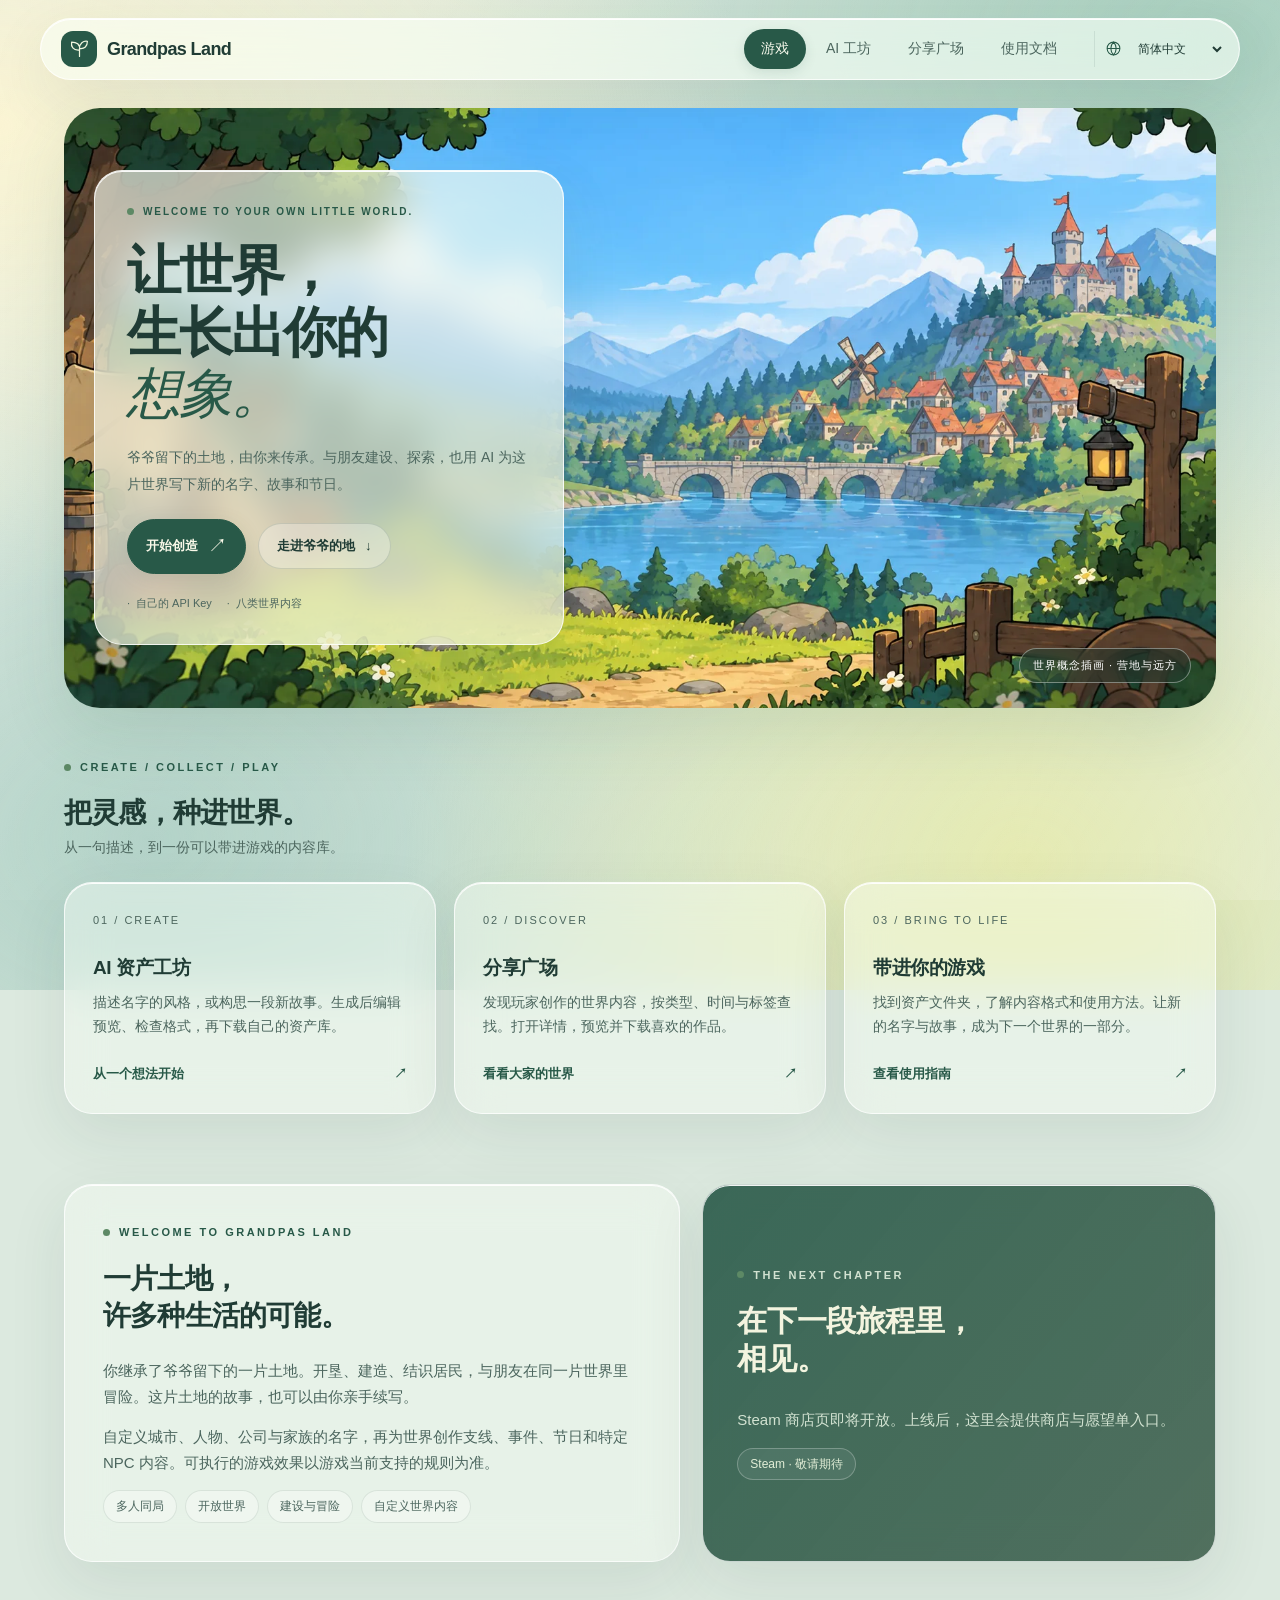
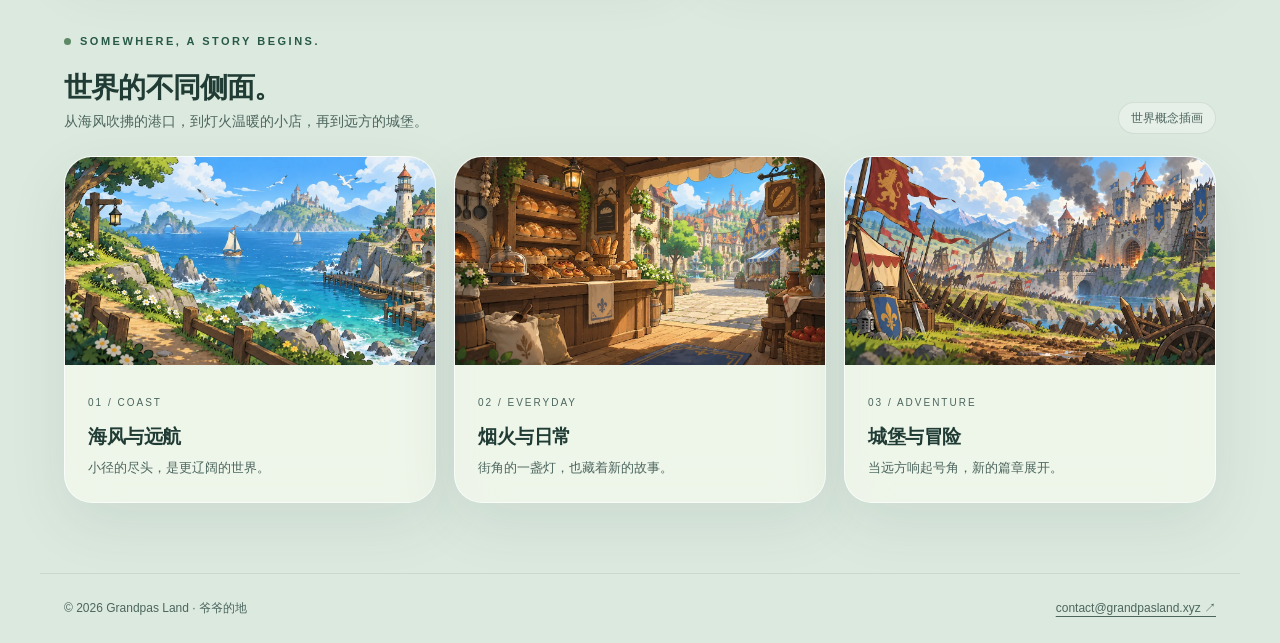
==== commit 8df676b5: "Add persistent Chinese and English language selection across the site" ====
--- a/index.html
+++ b/index.html
@@ -1,9 +1,9 @@
 <!DOCTYPE html>
 <html lang="zh-CN">
-<head><meta charset="UTF-8"><meta name="viewport" content="width=device-width, initial-scale=1"><meta name="description" content="爷爷留下的土地，由你来传承。在 Grandpas Land 的 AI 工坊创造名字、支线、事件与节日，分享你的世界内容。"><meta name="theme-color" content="#dce9df"><title>Grandpas Land 爷爷的地 — 官方网站</title><link rel="icon" href="favicon.svg" type="image/svg+xml"><link rel="stylesheet" href="styles.css"></head>
+<head><meta charset="UTF-8"><meta name="viewport" content="width=device-width, initial-scale=1"><meta name="description" content="爷爷留下的土地，由你来传承。在 Grandpas Land 的 AI 工坊创造名字、支线、事件与节日，分享你的世界内容。"><meta name="theme-color" content="#dce9df"><title>Grandpas Land 爷爷的地 — 官方网站</title><link rel="icon" href="favicon.svg" type="image/svg+xml"><link rel="stylesheet" href="styles.css"><script src="i18n.js" defer></script></head>
 <body>
 <a class="skip" href="#main">跳到主要内容</a>
-<nav class="site-nav" aria-label="主导航"><a class="brand" href="index.html"><span class="brand-mark" aria-hidden="true"><svg viewBox="0 0 32 32" fill="none" stroke="currentColor" stroke-width="1.7" stroke-linecap="round" stroke-linejoin="round"><path d="M16 27V16M16 18C7 19 4 13 5 7c7 0 12 3 11 11ZM16 16C16 9 21 5 27 6c0 7-4 11-11 10Z"/></svg></span>Grandpas Land</a><div class="nav-links"><a href="index.html" aria-current="page">游戏</a><a href="workshop.html">AI 工坊</a><a href="gallery.html">分享广场</a><a href="docs.html">使用文档</a></div></nav>
+<nav class="site-nav" aria-label="主导航"><a class="brand" href="index.html"><span class="brand-mark" aria-hidden="true"><svg viewBox="0 0 32 32" fill="none" stroke="currentColor" stroke-width="1.7" stroke-linecap="round" stroke-linejoin="round"><path d="M16 27V16M16 18C7 19 4 13 5 7c7 0 12 3 11 11ZM16 16C16 9 21 5 27 6c0 7-4 11-11 10Z"/></svg></span>Grandpas Land</a><div class="nav-links"><a href="index.html" aria-current="page">游戏</a><a href="workshop.html">AI 工坊</a><a href="gallery.html">分享广场</a><a href="docs.html">使用文档</a></div><label class="language-control" data-i18n-ignore><svg viewBox="0 0 24 24" aria-hidden="true" fill="none" stroke="currentColor" stroke-width="1.5"><circle cx="12" cy="12" r="9"/><path d="M3 12h18M12 3c5 5 5 13 0 18-5-5-5-13 0-18Z"/></svg><select id="siteLanguage" aria-label="Language / 语言"><option value="zh-CN">简体中文</option><option value="en">English</option></select></label></nav>
 <main class="container" id="main">
 <section class="hero art-hero" aria-labelledby="hero-title"><img class="hero-art" src="images/camp.webp" width="1672" height="941" alt="树荫下的营地，远处是湖泊、石桥与山间城堡的世界概念插画" fetchpriority="high"><div class="hero-copy glass"><div class="eyebrow">Welcome to your own little world.</div><h1 id="hero-title">让世界，<br>生长出你的<br><span class="serif">想象。</span></h1><p class="lead">爷爷留下的土地，由你来传承。与朋友建设、探索，也用 AI 为这片世界写下新的名字、故事和节日。</p><div class="actions"><a class="btn btn-primary" href="workshop.html">开始创造 <span class="icon-arrow" aria-hidden="true">↗</span></a><a class="btn" href="#about">走进爷爷的地 <span aria-hidden="true">↓</span></a></div><div class="hero-note"><span>自己的 API Key</span><span>八类世界内容</span></div></div><span class="art-label">世界概念插画 · 营地与远方</span></section>
 <section aria-labelledby="create-title"><div class="section-head"><div><div class="eyebrow">Create / Collect / Play</div><h2 id="create-title">把灵感，种进世界。</h2><p>从一句描述，到一份可以带进游戏的内容库。</p></div></div><div class="feature-grid"><a class="feature glass" href="workshop.html"><span class="feature-no">01 / CREATE</span><h3>AI 资产工坊</h3><p>描述名字的风格，或构思一段新故事。生成后编辑预览、检查格式，再下载自己的资产库。</p><span class="feature-link">从一个想法开始 <span aria-hidden="true">↗</span></span></a><a class="feature glass" href="gallery.html"><span class="feature-no">02 / DISCOVER</span><h3>分享广场</h3><p>发现玩家创作的世界内容，按类型、时间与标签查找。打开详情，预览并下载喜欢的作品。</p><span class="feature-link">看看大家的世界 <span aria-hidden="true">↗</span></span></a><a class="feature glass" href="docs.html"><span class="feature-no">03 / BRING TO LIFE</span><h3>带进你的游戏</h3><p>找到资产文件夹，了解内容格式和使用方法。让新的名字与故事，成为下一个世界的一部分。</p><span class="feature-link">查看使用指南 <span aria-hidden="true">↗</span></span></a></div></section>
--- a/styles.css
+++ b/styles.css
@@ -30,3 +30,7 @@
 @media(prefers-reduced-motion:reduce){html{scroll-behavior:auto}body:before,.scene-seed{animation:none}*,*:before,*:after{transition:none!important}}
 @media(max-width:900px){.hero.art-hero{min-height:550px;padding:24px}.hero-copy{width:425px;padding:28px}.hero-copy h1{font-size:48px}.world-gallery{gap:14px}.world-art figcaption{padding:18px}.world-art h3{font-size:17px}}
 @media(max-width:640px){.hero.art-hero{display:block;min-height:0;padding:210px 12px 12px;margin:22px 0 38px;border-radius:28px;box-shadow:none;background:transparent}.hero-art{height:330px;border-radius:28px;object-position:62% center}.hero-copy{width:auto;position:relative;padding:25px;background:rgba(246,251,239,.8);border-radius:25px}.hero-copy h1{font-size:42px}.hero-copy .eyebrow{font-size:9px;letter-spacing:1px}.hero-copy .lead{font-size:13px}.hero-copy .actions{gap:8px}.hero-copy .btn{font-size:12px;padding-inline:15px}.art-label{top:14px;right:14px;bottom:auto;font-size:9px}.world-gallery{grid-template-columns:1fr;gap:18px}.world-art figcaption{padding:21px}}
+.nav-links{margin-left:auto}.language-control{display:flex;align-items:center;gap:5px;flex-shrink:0;margin:0;padding-left:10px;border-left:1px solid #5b796e24}.language-control svg{width:17px;height:17px;color:var(--accent)}.language-control select{width:98px;min-height:36px;padding:6px 20px 6px 7px;font-size:12px;background:transparent;border:0;border-radius:99px}.language-control select:hover{background:#ffffff50}
+html[lang=en] .hero-copy .hero-note{gap:10px}html[lang=en] .hero-copy .btn{font-size:12px}html[lang=en] .toolbar select{min-width:130px}html[lang=en] .page-heading h1{overflow-wrap:anywhere}
+@media(max-width:900px){.site-nav{gap:10px}.language-control{padding-left:6px}.language-control select{width:87px;padding-right:10px}.nav-links a{padding-inline:10px}}
+@media(max-width:640px){.site-nav{display:grid;grid-template-columns:1fr auto;gap:8px;padding:12px}.brand{justify-self:start;grid-row:1;grid-column:1;font-size:15px}.language-control{grid-row:1;grid-column:2;padding-left:0;border-left:0}.language-control svg{width:15px;height:15px}.language-control select{width:83px;font-size:11px;min-height:30px;padding:4px}.nav-links{grid-column:1/-1;grid-row:2;margin-left:0}.nav-links a{padding-inline:10px}html[lang=en] .nav-links a{font-size:11px;padding-inline:10px}html[lang=en] .hero-copy h1{font-size:38px;letter-spacing:-1.5px}html[lang=en] .hero-copy .actions{gap:7px}html[lang=en] .hero-copy .btn{padding-inline:13px;font-size:11px}}
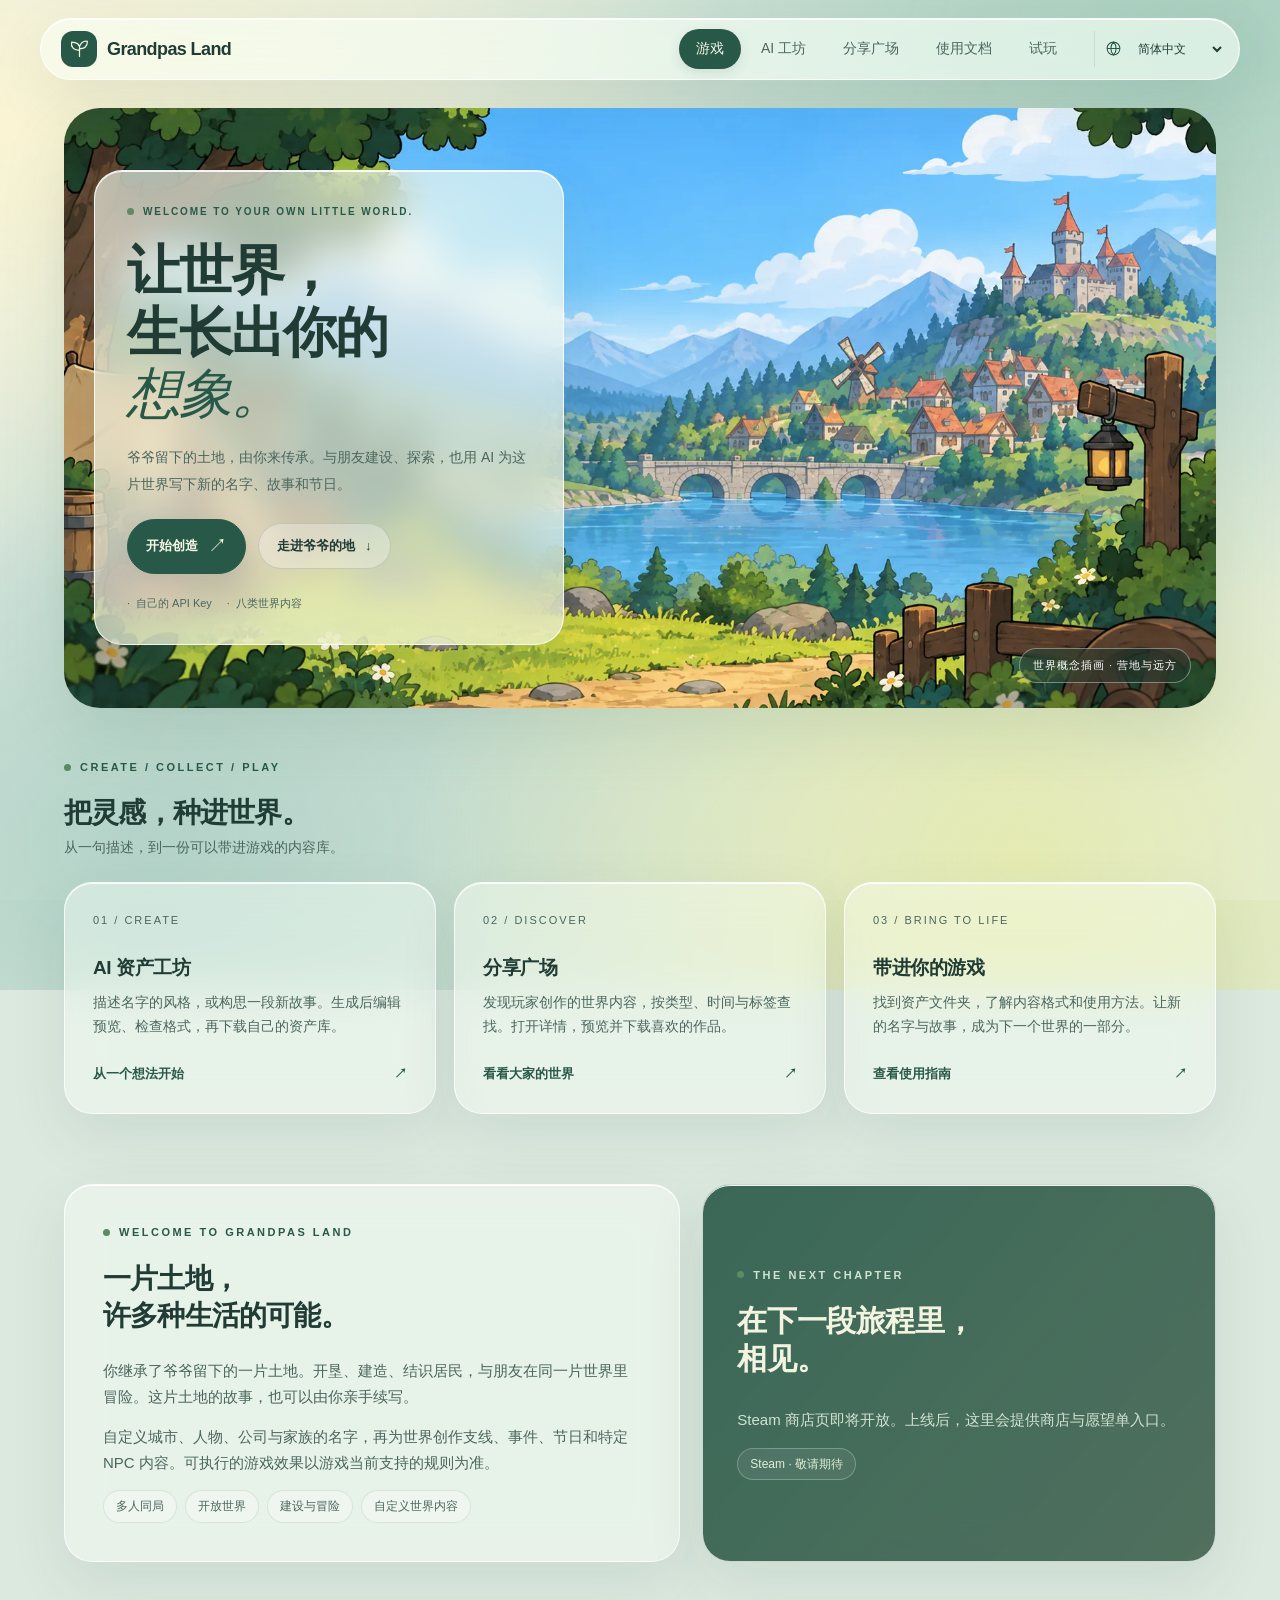
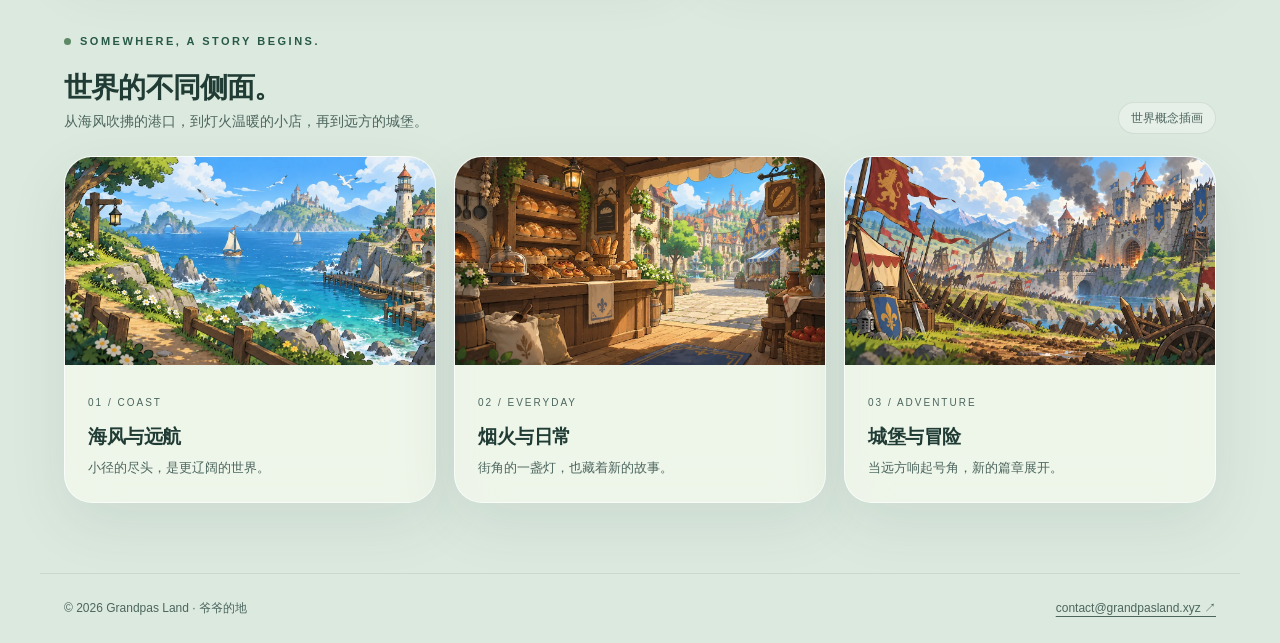
==== commit f3af41ed: "Add playable prototype at /play/ and nav entry" ====
--- a/index.html
+++ b/index.html
@@ -1,13 +1,13 @@
-<!DOCTYPE html>
-<html lang="zh-CN">
-<head><meta charset="UTF-8"><meta name="viewport" content="width=device-width, initial-scale=1"><meta name="description" content="爷爷留下的土地，由你来传承。在 Grandpas Land 的 AI 工坊创造名字、支线、事件与节日，分享你的世界内容。"><meta name="theme-color" content="#dce9df"><title>Grandpas Land 爷爷的地 — 官方网站</title><link rel="icon" href="favicon.svg" type="image/svg+xml"><link rel="stylesheet" href="styles.css"><script src="i18n.js" defer></script></head>
-<body>
-<a class="skip" href="#main">跳到主要内容</a>
-<nav class="site-nav" aria-label="主导航"><a class="brand" href="index.html"><span class="brand-mark" aria-hidden="true"><svg viewBox="0 0 32 32" fill="none" stroke="currentColor" stroke-width="1.7" stroke-linecap="round" stroke-linejoin="round"><path d="M16 27V16M16 18C7 19 4 13 5 7c7 0 12 3 11 11ZM16 16C16 9 21 5 27 6c0 7-4 11-11 10Z"/></svg></span>Grandpas Land</a><div class="nav-links"><a href="index.html" aria-current="page">游戏</a><a href="workshop.html">AI 工坊</a><a href="gallery.html">分享广场</a><a href="docs.html">使用文档</a></div><label class="language-control" data-i18n-ignore><svg viewBox="0 0 24 24" aria-hidden="true" fill="none" stroke="currentColor" stroke-width="1.5"><circle cx="12" cy="12" r="9"/><path d="M3 12h18M12 3c5 5 5 13 0 18-5-5-5-13 0-18Z"/></svg><select id="siteLanguage" aria-label="Language / 语言"><option value="zh-CN">简体中文</option><option value="en">English</option></select></label></nav>
-<main class="container" id="main">
-<section class="hero art-hero" aria-labelledby="hero-title"><img class="hero-art" src="images/camp.webp" width="1672" height="941" alt="树荫下的营地，远处是湖泊、石桥与山间城堡的世界概念插画" fetchpriority="high"><div class="hero-copy glass"><div class="eyebrow">Welcome to your own little world.</div><h1 id="hero-title">让世界，<br>生长出你的<br><span class="serif">想象。</span></h1><p class="lead">爷爷留下的土地，由你来传承。与朋友建设、探索，也用 AI 为这片世界写下新的名字、故事和节日。</p><div class="actions"><a class="btn btn-primary" href="workshop.html">开始创造 <span class="icon-arrow" aria-hidden="true">↗</span></a><a class="btn" href="#about">走进爷爷的地 <span aria-hidden="true">↓</span></a></div><div class="hero-note"><span>自己的 API Key</span><span>八类世界内容</span></div></div><span class="art-label">世界概念插画 · 营地与远方</span></section>
-<section aria-labelledby="create-title"><div class="section-head"><div><div class="eyebrow">Create / Collect / Play</div><h2 id="create-title">把灵感，种进世界。</h2><p>从一句描述，到一份可以带进游戏的内容库。</p></div></div><div class="feature-grid"><a class="feature glass" href="workshop.html"><span class="feature-no">01 / CREATE</span><h3>AI 资产工坊</h3><p>描述名字的风格，或构思一段新故事。生成后编辑预览、检查格式，再下载自己的资产库。</p><span class="feature-link">从一个想法开始 <span aria-hidden="true">↗</span></span></a><a class="feature glass" href="gallery.html"><span class="feature-no">02 / DISCOVER</span><h3>分享广场</h3><p>发现玩家创作的世界内容，按类型、时间与标签查找。打开详情，预览并下载喜欢的作品。</p><span class="feature-link">看看大家的世界 <span aria-hidden="true">↗</span></span></a><a class="feature glass" href="docs.html"><span class="feature-no">03 / BRING TO LIFE</span><h3>带进你的游戏</h3><p>找到资产文件夹，了解内容格式和使用方法。让新的名字与故事，成为下一个世界的一部分。</p><span class="feature-link">查看使用指南 <span aria-hidden="true">↗</span></span></a></div></section>
-<section class="home-section" id="about" aria-labelledby="about-title"><div class="about-grid"><div class="about-copy glass"><div class="eyebrow">Welcome to Grandpas Land</div><h2 id="about-title">一片土地，<br>许多种生活的可能。</h2><p>你继承了爷爷留下的一片土地。开垦、建造、结识居民，与朋友在同一片世界里冒险。这片土地的故事，也可以由你亲手续写。</p><p>自定义城市、人物、公司与家族的名字，再为世界创作支线、事件、节日和特定 NPC 内容。可执行的游戏效果以游戏当前支持的规则为准。</p><div class="about-tags"><span class="pill">多人同局</span><span class="pill">开放世界</span><span class="pill">建设与冒险</span><span class="pill">自定义世界内容</span></div></div><div class="steam-card glass" id="steam"><div class="eyebrow">The next chapter</div><h3>在下一段旅程里，<br>相见。</h3><p>Steam 商店页即将开放。上线后，这里会提供商店与愿望单入口。</p><span class="pill">Steam · 敬请期待</span></div></div></section>
-<section class="home-section" id="media" aria-labelledby="art-title"><div class="section-head"><div><div class="eyebrow">Somewhere, a story begins.</div><h2 id="art-title">世界的不同侧面。</h2><p>从海风吹拂的港口，到灯火温暖的小店，再到远方的城堡。</p></div><span class="pill">世界概念插画</span></div><div class="world-gallery"><figure class="world-art glass"><a href="images/coast.webp" target="_blank" rel="noopener noreferrer" aria-label="打开海港概念插画大图"><img src="images/coast.webp" width="1200" height="675" loading="lazy" decoding="async" alt="花草环绕的海边步道、蓝色港湾、帆船与灯塔"></a><figcaption><span>01 / COAST</span><h3>海风与远航</h3><p>小径的尽头，是更辽阔的世界。</p></figcaption></figure><figure class="world-art glass"><a href="images/bakery.webp" target="_blank" rel="noopener noreferrer" aria-label="打开面包店概念插画大图"><img src="images/bakery.webp" width="1200" height="675" loading="lazy" decoding="async" alt="阳光照进木制面包店，店外是鲜花与小镇的石板街道"></a><figcaption><span>02 / EVERYDAY</span><h3>烟火与日常</h3><p>街角的一盏灯，也藏着新的故事。</p></figcaption></figure><figure class="world-art glass"><a href="images/castle.webp" target="_blank" rel="noopener noreferrer" aria-label="打开城堡概念插画大图"><img src="images/castle.webp" width="1200" height="675" loading="lazy" decoding="async" alt="山脉下的城堡与旗帜，城墙外是一片围城营地"></a><figcaption><span>03 / ADVENTURE</span><h3>城堡与冒险</h3><p>当远方响起号角，新的篇章展开。</p></figcaption></figure></div></section>
-</main><footer class="site-footer"><span>© 2026 Grandpas Land · 爷爷的地</span><a href="mailto:contact@grandpasland.xyz">contact@grandpasland.xyz ↗</a></footer>
-</body></html>
+<!DOCTYPE html>
+<html lang="zh-CN">
+<head><meta charset="UTF-8"><meta name="viewport" content="width=device-width, initial-scale=1"><meta name="description" content="爷爷留下的土地，由你来传承。在 Grandpas Land 的 AI 工坊创造名字、支线、事件与节日，分享你的世界内容。"><meta name="theme-color" content="#dce9df"><title>Grandpas Land 爷爷的地 — 官方网站</title><link rel="icon" href="favicon.svg" type="image/svg+xml"><link rel="stylesheet" href="styles.css?v=20261014-world-style"><script src="i18n.js?v=20261014-world-style" defer></script></head>
+<body>
+<a class="skip" href="#main">跳到主要内容</a>
+<nav class="site-nav" aria-label="主导航"><a class="brand" href="index.html"><span class="brand-mark" aria-hidden="true"><svg viewBox="0 0 32 32" fill="none" stroke="currentColor" stroke-width="1.7" stroke-linecap="round" stroke-linejoin="round"><path d="M16 27V16M16 18C7 19 4 13 5 7c7 0 12 3 11 11ZM16 16C16 9 21 5 27 6c0 7-4 11-11 10Z"/></svg></span>Grandpas Land</a><div class="nav-links"><a href="index.html" aria-current="page">游戏</a><a href="workshop.html">AI 工坊</a><a href="gallery.html">分享广场</a><a href="docs.html">使用文档</a><a href="play/">试玩</a></div><label class="language-control" data-i18n-ignore><svg viewBox="0 0 24 24" aria-hidden="true" fill="none" stroke="currentColor" stroke-width="1.5"><circle cx="12" cy="12" r="9"/><path d="M3 12h18M12 3c5 5 5 13 0 18-5-5-5-13 0-18Z"/></svg><select id="siteLanguage" aria-label="Language / 语言"><option value="zh-CN">简体中文</option><option value="en">English</option></select></label></nav>
+<main class="container" id="main">
+<section class="hero art-hero" aria-labelledby="hero-title"><img class="hero-art" src="images/camp.webp" width="1672" height="941" alt="树荫下的营地，远处是湖泊、石桥与山间城堡的世界概念插画" fetchpriority="high"><div class="hero-copy glass"><div class="eyebrow">Welcome to your own little world.</div><h1 id="hero-title">让世界，<br>生长出你的<br><span class="serif">想象。</span></h1><p class="lead">爷爷留下的土地，由你来传承。与朋友建设、探索，也用 AI 为这片世界写下新的名字、故事和节日。</p><div class="actions"><a class="btn btn-primary" href="workshop.html">开始创造 <span class="icon-arrow" aria-hidden="true">↗</span></a><a class="btn" href="#about">走进爷爷的地 <span aria-hidden="true">↓</span></a></div><div class="hero-note"><span>自己的 API Key</span><span>八类世界内容</span></div></div><span class="art-label">世界概念插画 · 营地与远方</span></section>
+<section aria-labelledby="create-title"><div class="section-head"><div><div class="eyebrow">Create / Collect / Play</div><h2 id="create-title">把灵感，种进世界。</h2><p>从一句描述，到一份可以带进游戏的内容库。</p></div></div><div class="feature-grid"><a class="feature glass" href="workshop.html"><span class="feature-no">01 / CREATE</span><h3>AI 资产工坊</h3><p>描述名字的风格，或构思一段新故事。生成后编辑预览、检查格式，再下载自己的资产库。</p><span class="feature-link">从一个想法开始 <span aria-hidden="true">↗</span></span></a><a class="feature glass" href="gallery.html"><span class="feature-no">02 / DISCOVER</span><h3>分享广场</h3><p>发现玩家创作的世界内容，按类型、时间与标签查找。打开详情，预览并下载喜欢的作品。</p><span class="feature-link">看看大家的世界 <span aria-hidden="true">↗</span></span></a><a class="feature glass" href="docs.html"><span class="feature-no">03 / BRING TO LIFE</span><h3>带进你的游戏</h3><p>找到资产文件夹，了解内容格式和使用方法。让新的名字与故事，成为下一个世界的一部分。</p><span class="feature-link">查看使用指南 <span aria-hidden="true">↗</span></span></a></div></section>
+<section class="home-section" id="about" aria-labelledby="about-title"><div class="about-grid"><div class="about-copy glass"><div class="eyebrow">Welcome to Grandpas Land</div><h2 id="about-title">一片土地，<br>许多种生活的可能。</h2><p>你继承了爷爷留下的一片土地。开垦、建造、结识居民，与朋友在同一片世界里冒险。这片土地的故事，也可以由你亲手续写。</p><p>自定义城市、人物、公司与家族的名字，再为世界创作支线、事件、节日和特定 NPC 内容。可执行的游戏效果以游戏当前支持的规则为准。</p><div class="about-tags"><span class="pill">多人同局</span><span class="pill">开放世界</span><span class="pill">建设与冒险</span><span class="pill">自定义世界内容</span></div></div><div class="steam-card glass" id="steam"><div class="eyebrow">The next chapter</div><h3>在下一段旅程里，<br>相见。</h3><p>Steam 商店页即将开放。上线后，这里会提供商店与愿望单入口。</p><span class="pill">Steam · 敬请期待</span></div></div></section>
+<section class="home-section" id="media" aria-labelledby="art-title"><div class="section-head"><div><div class="eyebrow">Somewhere, a story begins.</div><h2 id="art-title">世界的不同侧面。</h2><p>从海风吹拂的港口，到灯火温暖的小店，再到远方的城堡。</p></div><span class="pill">世界概念插画</span></div><div class="world-gallery"><figure class="world-art glass"><a href="images/coast.webp" target="_blank" rel="noopener noreferrer" aria-label="打开海港概念插画大图"><img src="images/coast.webp" width="1200" height="675" loading="lazy" decoding="async" alt="花草环绕的海边步道、蓝色港湾、帆船与灯塔"></a><figcaption><span>01 / COAST</span><h3>海风与远航</h3><p>小径的尽头，是更辽阔的世界。</p></figcaption></figure><figure class="world-art glass"><a href="images/bakery.webp" target="_blank" rel="noopener noreferrer" aria-label="打开面包店概念插画大图"><img src="images/bakery.webp" width="1200" height="675" loading="lazy" decoding="async" alt="阳光照进木制面包店，店外是鲜花与小镇的石板街道"></a><figcaption><span>02 / EVERYDAY</span><h3>烟火与日常</h3><p>街角的一盏灯，也藏着新的故事。</p></figcaption></figure><figure class="world-art glass"><a href="images/castle.webp" target="_blank" rel="noopener noreferrer" aria-label="打开城堡概念插画大图"><img src="images/castle.webp" width="1200" height="675" loading="lazy" decoding="async" alt="山脉下的城堡与旗帜，城墙外是一片围城营地"></a><figcaption><span>03 / ADVENTURE</span><h3>城堡与冒险</h3><p>当远方响起号角，新的篇章展开。</p></figcaption></figure></div></section>
+</main><footer class="site-footer"><span>© 2026 Grandpas Land · 爷爷的地</span><a href="mailto:contact@grandpasland.xyz">contact@grandpasland.xyz ↗</a></footer>
+</body></html>
--- a/styles.css
+++ b/styles.css
@@ -34,3 +34,6 @@
 html[lang=en] .hero-copy .hero-note{gap:10px}html[lang=en] .hero-copy .btn{font-size:12px}html[lang=en] .toolbar select{min-width:130px}html[lang=en] .page-heading h1{overflow-wrap:anywhere}
 @media(max-width:900px){.site-nav{gap:10px}.language-control{padding-left:6px}.language-control select{width:87px;padding-right:10px}.nav-links a{padding-inline:10px}}
 @media(max-width:640px){.site-nav{display:grid;grid-template-columns:1fr auto;gap:8px;padding:12px}.brand{justify-self:start;grid-row:1;grid-column:1;font-size:15px}.language-control{grid-row:1;grid-column:2;padding-left:0;border-left:0}.language-control svg{width:15px;height:15px}.language-control select{width:83px;font-size:11px;min-height:30px;padding:4px}.nav-links{grid-column:1/-1;grid-row:2;margin-left:0}.nav-links a{padding-inline:10px}html[lang=en] .nav-links a{font-size:11px;padding-inline:10px}html[lang=en] .hero-copy h1{font-size:38px;letter-spacing:-1.5px}html[lang=en] .hero-copy .actions{gap:7px}html[lang=en] .hero-copy .btn{padding-inline:13px;font-size:11px}}
+
+.package-builder{margin-top:28px}.package-builder>input{max-width:380px}.mod-libraries{list-style:none;padding:0;display:grid;gap:10px}.mod-library{display:flex;justify-content:space-between;align-items:center;gap:14px;padding:12px 16px;border:1px solid #5b796e24;border-radius:14px;background:#ffffff50;overflow-wrap:anywhere}.mod-library .btn{flex-shrink:0}.visually-hidden{position:absolute;width:1px;height:1px;overflow:hidden;clip-path:inset(50%)}.form-card .path{white-space:pre-wrap;overflow-wrap:anywhere}@media(max-width:640px){.mod-library{align-items:flex-start}.package-builder{padding:22px}}
+.world-style-card .style-editor{min-height:145px;resize:vertical;line-height:1.7}.world-style-card .actions{margin-top:16px}.world-style-card .actions+.tip{margin-top:16px;margin-bottom:0}#styleCount[data-kind=error]{color:#a53d38}.world-style-card{border-color:#507b6350}
